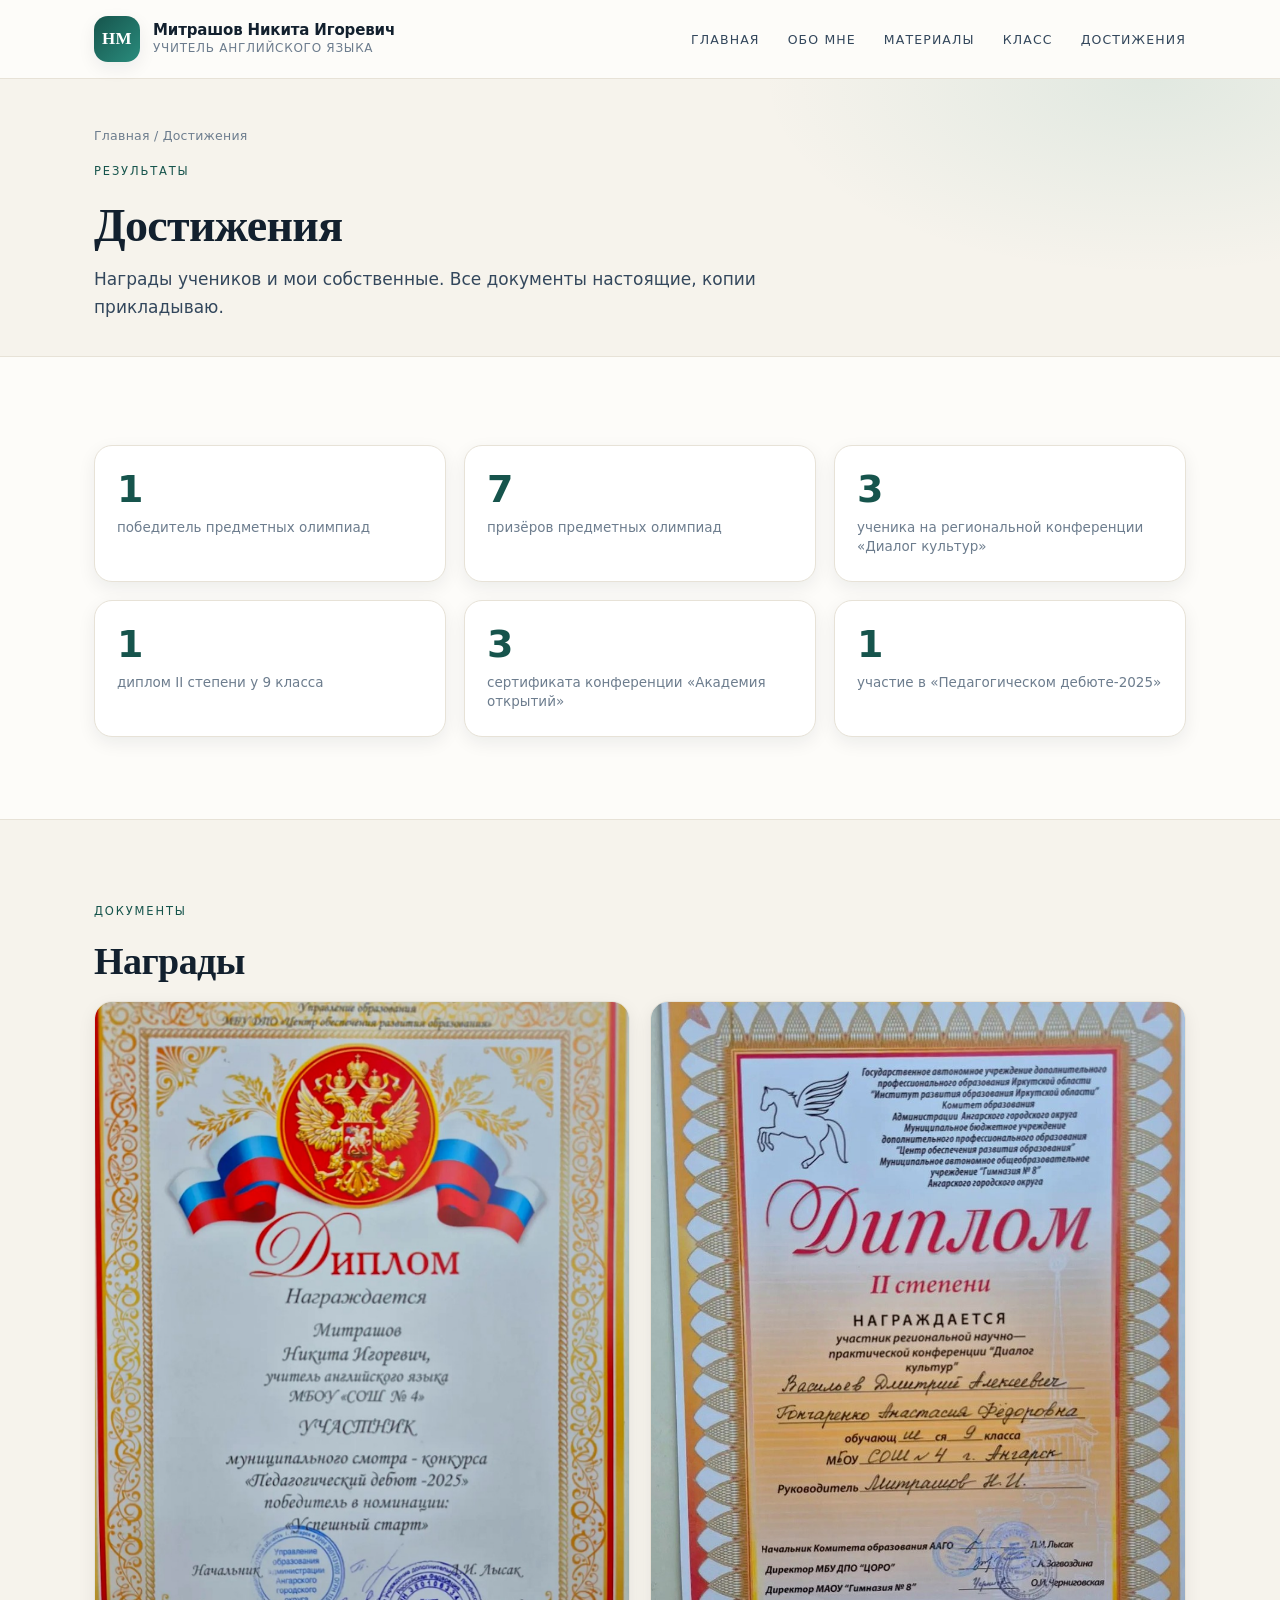
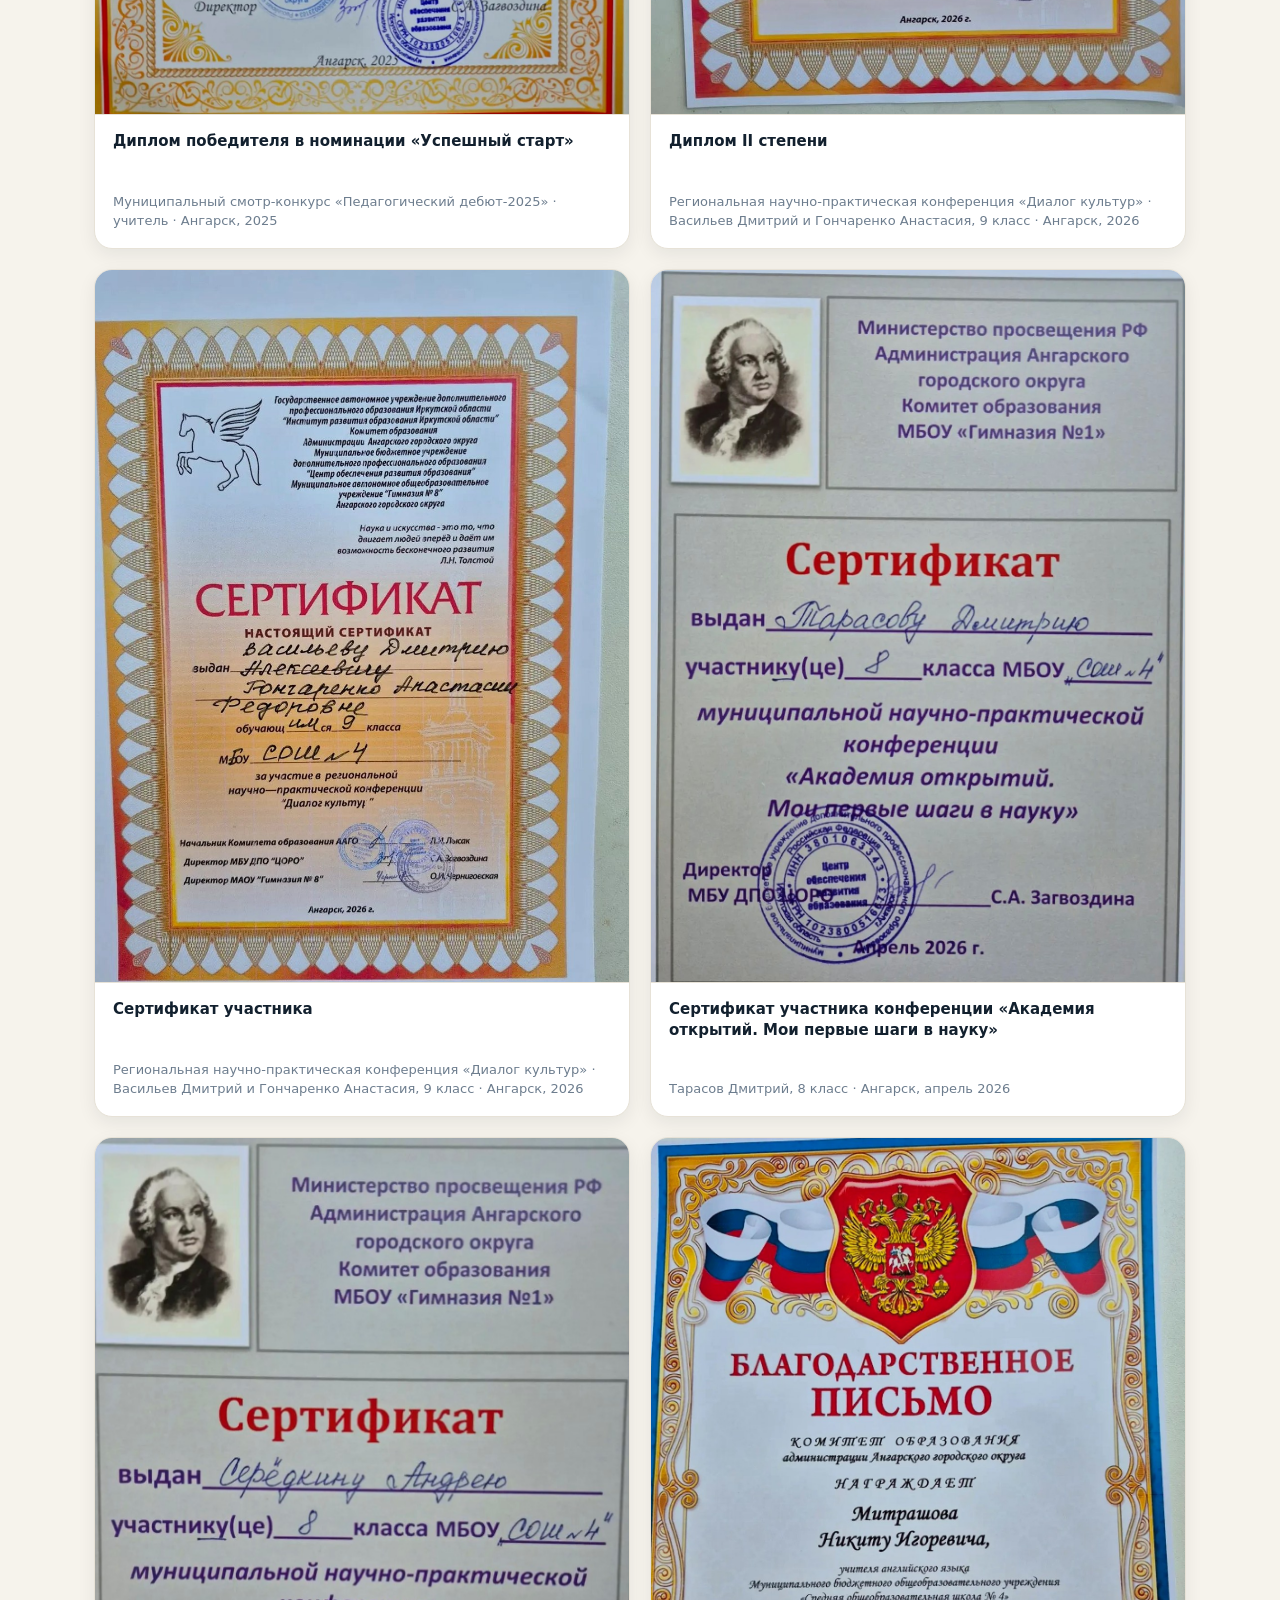
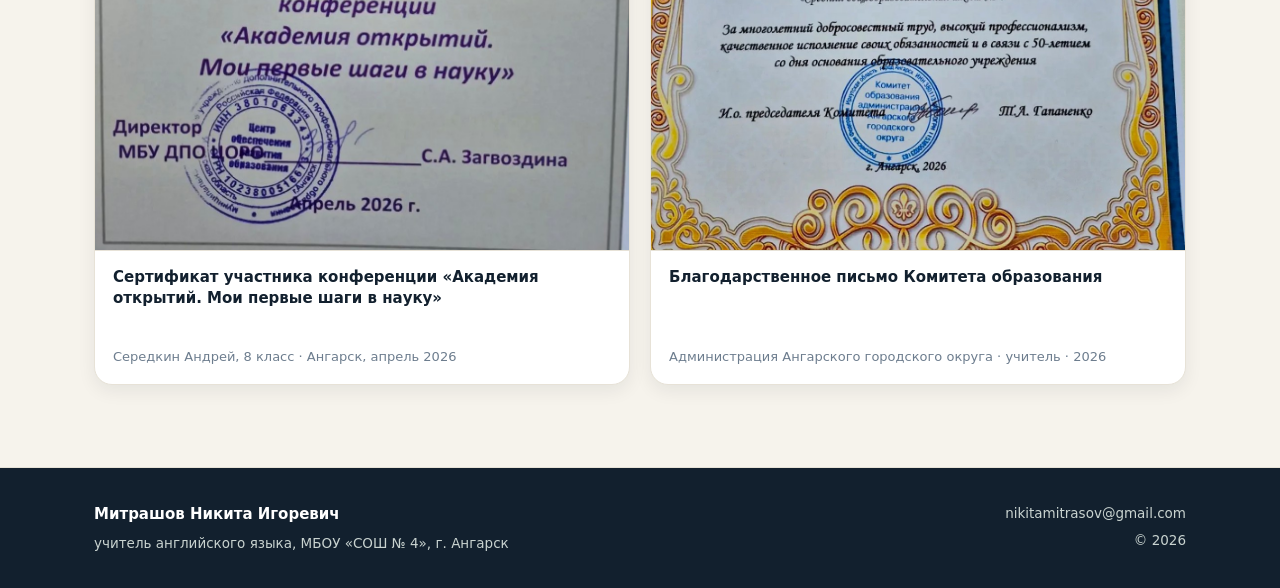
==== achievements.html @ d5b9875a "Сайт-визитка учителя" ====
<!DOCTYPE html>
<html lang="ru">
<head>
<meta charset="utf-8">
<meta name="viewport" content="width=device-width, initial-scale=1">
<title>Достижения — Митрашов Н. И.</title>
<meta name="description" content="Награды учителя и учеников: дипломы, сертификаты, благодарственные письма.">
<link rel="icon" href="data:image/svg+xml,%3Csvg xmlns='http://www.w3.org/2000/svg' viewBox='0 0 64 64'%3E%3Crect width='64' height='64' rx='14' fill='%231f4e79'/%3E%3Ctext x='32' y='42' font-family='Georgia' font-size='26' fill='%23fff' text-anchor='middle'%3E%D0%9D%D0%9C%3C/text%3E%3C/svg%3E">
<link rel="stylesheet" href="css/style.css">
</head>
<body>
<header class="header" id="top">
  <div class="wrap header__inner">
    <a class="brand" href="index.html">
      <span class="brand__mark">НМ</span>
      <span class="brand__text">
        <strong>Митрашов Никита Игоревич</strong>
        <small>учитель английского языка</small>
      </span>
    </a>

    <button class="burger" type="button" aria-label="Меню" aria-expanded="false">
      <span></span><span></span><span></span>
    </button>

    <nav class="nav" id="nav">
      <a href="index.html">Главная</a>
      <a href="about.html">Обо мне</a>
      <a href="materials.html">Материалы</a>
      <a href="class.html">Класс</a>
      <a href="achievements.html">Достижения</a>
    </nav>
  </div>
</header>
<main>
  <section class="page-head">
    <div class="wrap">
      <p class="crumbs"><a href="index.html">Главная</a> / Достижения</p>
      <p class="eyebrow">Результаты</p>
      <h1 class="page-head__title">Достижения</h1>
      <p class="page-head__lead">Награды учеников и мои собственные. Все документы настоящие, копии прикладываю.</p>
    </div>
  </section>

  <section class="section">
    <div class="wrap">
      <div class="stats">
        <div class="stat"><b>1</b><span>победитель предметных олимпиад</span></div>
        <div class="stat"><b>7</b><span>призёров предметных олимпиад</span></div>
        <div class="stat"><b>3</b><span>ученика на региональной конференции «Диалог культур»</span></div>
        <div class="stat"><b>1</b><span>диплом II степени у 9 класса</span></div>
        <div class="stat"><b>3</b><span>сертификата конференции «Академия открытий»</span></div>
        <div class="stat"><b>1</b><span>участие в «Педагогическом дебюте-2025»</span></div>
      </div>
    </div>
  </section>

  <section class="section section--soft">
    <div class="wrap">
      <p class="eyebrow">Документы</p>
      <h2>Награды</h2>
      <div class="docs docs--portrait">
        <figure class="doc">
          <div class="doc__shot">
            <img src="assets/photos/ach-1.jpg" data-photo="ach-1" alt="Диплом победителя конкурса «Педагогический дебют-2025»">
          </div>
          <figcaption>
            <b>Диплом победителя в номинации «Успешный старт»</b>
            <span>Муниципальный смотр-конкурс «Педагогический дебют-2025» · учитель · Ангарск, 2025</span>
          </figcaption>
        </figure>
        <figure class="doc">
          <div class="doc__shot">
            <img src="assets/photos/ach-2.jpg" data-photo="ach-2" alt="Диплом второй степени научно-практической конференции">
          </div>
          <figcaption>
            <b>Диплом II степени</b>
            <span>Региональная научно-практическая конференция «Диалог культур» · Васильев Дмитрий и Гончаренко Анастасия, 9 класс · Ангарск, 2026</span>
          </figcaption>
        </figure>
        <figure class="doc">
          <div class="doc__shot">
            <img src="assets/photos/ach-3.jpg" data-photo="ach-3" alt="Сертификат участника научно-практической конференции">
          </div>
          <figcaption>
            <b>Сертификат участника</b>
            <span>Региональная научно-практическая конференция «Диалог культур» · Васильев Дмитрий и Гончаренко Анастасия, 9 класс · Ангарск, 2026</span>
          </figcaption>
        </figure>
        <figure class="doc">
          <div class="doc__shot">
            <img src="assets/photos/ach-4.jpg" data-photo="ach-4" alt="Сертификат Тарасова Дмитрия">
          </div>
          <figcaption>
            <b>Сертификат участника конференции «Академия открытий. Мои первые шаги в науку»</b>
            <span>Тарасов Дмитрий, 8 класс · Ангарск, апрель 2026</span>
          </figcaption>
        </figure>
        <figure class="doc">
          <div class="doc__shot">
            <img src="assets/photos/ach-5.jpg" data-photo="ach-5" alt="Сертификат Середкина Андрея">
          </div>
          <figcaption>
            <b>Сертификат участника конференции «Академия открытий. Мои первые шаги в науку»</b>
            <span>Середкин Андрей, 8 класс · Ангарск, апрель 2026</span>
          </figcaption>
        </figure>
        <figure class="doc">
          <div class="doc__shot">
            <img src="assets/photos/ach-6.jpg" data-photo="ach-6" alt="Благодарственное письмо Комитета образования">
          </div>
          <figcaption>
            <b>Благодарственное письмо Комитета образования</b>
            <span>Администрация Ангарского городского округа · учитель · 2026</span>
          </figcaption>
        </figure>
      </div>
    </div>
  </section>
</main>
<footer class="footer">
  <div class="wrap footer__inner">
    <div class="footer__col">
      <strong>Митрашов Никита Игоревич</strong>
      <span>учитель английского языка, МБОУ «СОШ № 4», г. Ангарск</span>
    </div>
    <div class="footer__col footer__col--right">
      <a href="mailto:nikitamitrasov@gmail.com">nikitamitrasov@gmail.com</a>
      <span>© <span id="year">2026</span></span>
    </div>
  </div>
</footer>

<button class="back-top" type="button" aria-label="Наверх" hidden>↑</button>

<div class="lightbox" id="lightbox" hidden>
  <button class="lightbox__close" type="button" aria-label="Закрыть">×</button>
  <img alt="">
</div>

<script src="js/main.js"></script>
</body>
</html>
---- css/style.css ----
:root {
  --ink: #12202e;
  --ink-2: #33475c;
  --muted: #6d7d8e;
  --line: #e7e2d7;
  --paper: #fdfcf9;
  --soft: #f6f3ec;
  --accent: #16544c;
  --accent-2: #2a8c7d;
  --gold: #b9924a;
  --radius: 18px;
  --shadow: 0 18px 40px rgba(18, 32, 46, .10);
  --shadow-sm: 0 6px 18px rgba(18, 32, 46, .07);
  --wrap: 1140px;
}

* { box-sizing: border-box; }

html { scroll-behavior: smooth; }

::selection { background: var(--accent); color: #fff; }

body {
  margin: 0;
  font-family: "Segoe UI", system-ui, -apple-system, "Helvetica Neue", Arial, sans-serif;
  font-size: 17px;
  line-height: 1.68;
  color: var(--ink);
  background: var(--paper);
  -webkit-font-smoothing: antialiased;
}

h1, h2, h3, .brand__mark {
  font-family: Georgia, "Times New Roman", serif;
  font-weight: 700;
  line-height: 1.16;
  letter-spacing: -.015em;
  margin: 0;
}

/* цифры в обычном шрифте, без засечек */
.facts b, .card__num, .tile__num, .stat b {
  font-family: "Segoe UI", system-ui, -apple-system, "Helvetica Neue", Arial, sans-serif;
  font-weight: 700;
  letter-spacing: -.01em;
  line-height: 1.1;
  font-variant-numeric: tabular-nums;
}

h1 { font-size: clamp(38px, 5.6vw, 62px); }
h2 { font-size: clamp(27px, 3.4vw, 38px); margin-bottom: 12px; }
h3 { font-size: 20px; margin-bottom: 8px; }

p { margin: 0 0 14px; }
a { color: var(--accent); text-decoration: none; }
a:hover { text-decoration: underline; }

a:focus-visible,
button:focus-visible {
  outline: 2px solid var(--accent-2);
  outline-offset: 3px;
  border-radius: 6px;
}

.wrap {
  width: 100%;
  max-width: var(--wrap);
  margin: 0 auto;
  padding: 0 24px;
}

.en { font-style: italic; color: var(--accent); }

/* ---------------------------------------------------------- шапка */
.header {
  position: sticky;
  top: 0;
  z-index: 40;
  background: rgba(253, 252, 249, .9);
  backdrop-filter: blur(12px);
  border-bottom: 1px solid var(--line);
}

.header__inner {
  display: flex;
  align-items: center;
  justify-content: space-between;
  gap: 22px;
  min-height: 78px;
}

.brand { display: flex; align-items: center; gap: 13px; color: inherit; }
.brand:hover { text-decoration: none; }

.brand__mark {
  display: grid;
  place-items: center;
  width: 46px;
  height: 46px;
  border-radius: 14px;
  background: linear-gradient(135deg, var(--accent) 0%, var(--accent-2) 100%);
  color: #fff;
  font-size: 17px;
  letter-spacing: .02em;
  box-shadow: var(--shadow-sm);
}

.brand__text { display: flex; flex-direction: column; line-height: 1.3; }
.brand__text strong { font-size: 15px; letter-spacing: -.01em; }
.brand__text small { font-size: 12px; color: var(--muted); letter-spacing: .06em; text-transform: uppercase; }

.nav { display: flex; gap: 28px; }
.nav a {
  color: var(--ink-2);
  font-size: 12.5px;
  letter-spacing: .09em;
  text-transform: uppercase;
  padding: 6px 0;
}
.nav a:hover { color: var(--accent); text-decoration: none; }

.nav a.is-active { color: var(--accent); font-weight: 600; position: relative; }
.nav a.is-active::after {
  content: "";
  position: absolute;
  left: 0;
  right: 0;
  bottom: -26px;
  height: 2px;
  background: var(--accent);
}

.burger {
  display: none;
  width: 44px;
  height: 44px;
  border: 1px solid var(--line);
  border-radius: 12px;
  background: #fff;
  padding: 12px 10px;
  cursor: pointer;
}
.burger span { display: block; height: 2px; background: var(--ink); border-radius: 2px; }
.burger span + span { margin-top: 5px; }

/* ---------------------------------------------------------- первый экран */
.hero {
  position: relative;
  padding: 76px 0 84px;
  overflow: hidden;
  background:
    radial-gradient(720px 420px at 82% 6%, rgba(42, 140, 125, .14) 0%, rgba(42, 140, 125, 0) 62%),
    radial-gradient(680px 460px at 6% 92%, rgba(185, 146, 74, .16) 0%, rgba(185, 146, 74, 0) 60%),
    var(--paper);
  border-bottom: 1px solid var(--line);
}

.hero__inner {
  display: grid;
  grid-template-columns: 1.12fr .88fr;
  gap: 60px;
  align-items: center;
}

.eyebrow {
  display: block;
  margin: 0 0 18px;
  font-size: 11.5px;
  letter-spacing: .16em;
  text-transform: uppercase;
  color: var(--accent);
}

.lead {
  font-size: clamp(17px, 1.7vw, 20px);
  color: var(--ink-2);
  max-width: 33em;
  margin-top: 20px;
}

.facts {
  display: flex;
  flex-wrap: wrap;
  gap: 12px 34px;
  list-style: none;
  padding: 22px 0 0;
  margin: 26px 0 32px;
  border-top: 1px solid var(--line);
}
.facts li { display: flex; flex-direction: column; gap: 3px; }
.facts span { font-size: 11px; text-transform: uppercase; letter-spacing: .1em; color: var(--muted); }
.facts b { font-size: 21px; }

.actions { display: flex; flex-wrap: wrap; gap: 12px; }

.btn {
  display: inline-flex;
  align-items: center;
  justify-content: center;
  height: 50px;
  padding: 0 26px;
  border-radius: 999px;
  font-size: 15px;
  font-weight: 600;
  border: 1px solid transparent;
  cursor: pointer;
  transition: transform .16s ease, box-shadow .16s ease, background .16s ease, color .16s ease;
}
.btn:hover { text-decoration: none; transform: translateY(-2px); }

.btn--primary {
  background: linear-gradient(135deg, var(--accent) 0%, var(--accent-2) 100%);
  color: #fff;
  box-shadow: 0 14px 28px rgba(22, 84, 76, .26);
}
.btn--primary:hover { box-shadow: 0 18px 34px rgba(22, 84, 76, .32); }

.btn--ghost { border-color: rgba(18, 32, 46, .16); color: var(--ink); background: #fff; }
.btn--ghost:hover { border-color: var(--accent); color: var(--accent); }

.btn--small { height: 40px; padding: 0 18px; font-size: 13.5px; }

.hero__photo { margin: 0; position: relative; }
.hero__photo img {
  width: 100%;
  aspect-ratio: 3 / 4;
  object-fit: cover;
  display: block;
  border-radius: 210px 210px 22px 22px;
  background: linear-gradient(160deg, #dfe9e4, #efe6d5);
  border: 8px solid #fff;
  box-shadow: 0 26px 60px rgba(18, 32, 46, .18);
}
.hero__photo figcaption {
  margin-top: 14px;
  font-size: 12px;
  letter-spacing: .12em;
  text-transform: uppercase;
  color: var(--muted);
  text-align: center;
}

/* ---------------------------------------------------------- секции */
.section { padding: 82px 0; }
.section--soft { background: var(--soft); border-top: 1px solid var(--line); border-bottom: 1px solid var(--line); }
.section__lead { max-width: 46em; color: var(--ink-2); margin-bottom: 30px; }
.section__note { margin-top: 20px; font-size: 14px; color: var(--muted); }

.subhead { margin: 48px 0 4px; font-size: 24px; }

/* страница раздела */
.page-head {
  padding: 46px 0 34px;
  background:
    radial-gradient(600px 300px at 90% 0%, rgba(42, 140, 125, .10), rgba(42, 140, 125, 0) 65%),
    var(--soft);
  border-bottom: 1px solid var(--line);
}
.crumbs { font-size: 12.5px; color: var(--muted); margin-bottom: 16px; letter-spacing: .02em; }
.crumbs a { color: var(--muted); }
.crumbs a:hover { color: var(--accent); }
.page-head__title { font-size: clamp(31px, 4.2vw, 46px); }
.page-head__lead { max-width: 46em; color: var(--ink-2); margin: 12px 0 0; }

/* ---------------------------------------------------------- обо мне */
.about { display: grid; grid-template-columns: 1.12fr .88fr; gap: 52px; margin-top: 10px; }

.about__text p { color: var(--ink-2); }
.about__text p:first-child { font-size: 18px; }

.about__facts {
  margin: 0;
  border: 1px solid var(--line);
  border-radius: var(--radius);
  overflow: hidden;
  background: #fff;
  box-shadow: var(--shadow-sm);
  align-self: start;
}
.about__facts > div { padding: 15px 20px; border-top: 1px solid var(--line); }
.about__facts > div:first-child { border-top: 0; }
.about__facts dt { font-size: 11px; text-transform: uppercase; letter-spacing: .1em; color: var(--muted); margin-bottom: 4px; }
.about__facts dd { margin: 0; font-size: 15.5px; }

/* ---------------------------------------------------------- карточки */
.cards { display: grid; grid-template-columns: repeat(3, 1fr); gap: 22px; }

.card {
  position: relative;
  background: #fff;
  border: 1px solid var(--line);
  border-radius: var(--radius);
  padding: 28px 26px 24px;
  display: flex;
  flex-direction: column;
  overflow: hidden;
  transition: transform .2s ease, box-shadow .2s ease, border-color .2s ease;
}
.card::before {
  content: "";
  position: absolute;
  inset: 0 0 auto 0;
  height: 3px;
  background: linear-gradient(90deg, var(--accent), var(--accent-2));
  transform: scaleX(0);
  transform-origin: left;
  transition: transform .25s ease;
}
.card:hover { transform: translateY(-4px); box-shadow: var(--shadow); border-color: rgba(22, 84, 76, .22); }
.card:hover::before { transform: scaleX(1); }

.card__num { font-size: 38px; color: var(--gold); line-height: 1; margin-bottom: 12px; }
.card p { color: var(--ink-2); font-size: 15.5px; }
.card__note { margin-top: auto; font-size: 13px; color: var(--muted); }

/* плитки */
.tiles { display: grid; grid-template-columns: repeat(3, 1fr); gap: 22px; margin-top: 28px; }

.tile {
  display: flex;
  flex-direction: column;
  gap: 8px;
  padding: 30px 28px;
  border: 1px solid var(--line);
  border-radius: var(--radius);
  background: #fff;
  color: inherit;
  transition: transform .2s ease, box-shadow .2s ease, border-color .2s ease;
}
.tile:hover {
  transform: translateY(-5px);
  box-shadow: var(--shadow);
  border-color: rgba(22, 84, 76, .24);
  text-decoration: none;
}
.tile__num { font-size: 38px; color: var(--gold); line-height: 1; }
.tile h3 { font-size: 21px; }
.tile p { color: var(--ink-2); font-size: 15.5px; margin: 0; }
.tile__more { margin-top: auto; padding-top: 14px; font-size: 14px; font-weight: 600; color: var(--accent); }

/* ---------------------------------------------------------- таблицы */
.table-block { margin-top: 46px; }
.table-block h3 { margin-bottom: 12px; }

.table {
  width: 100%;
  border-collapse: separate;
  border-spacing: 0;
  background: #fff;
  border: 1px solid var(--line);
  border-radius: var(--radius);
  overflow: hidden;
  font-size: 15px;
  box-shadow: var(--shadow-sm);
}
.table th, .table td { padding: 13px 18px; text-align: left; border-top: 1px solid var(--line); }
.table thead th {
  border-top: 0;
  background: rgba(22, 84, 76, .06);
  font-size: 11px;
  text-transform: uppercase;
  letter-spacing: .1em;
  color: var(--accent);
  font-weight: 700;
}
.table tbody tr:first-child td { border-top: 0; }
.table tbody tr:hover { background: rgba(22, 84, 76, .035); }
.table td:first-child { font-weight: 600; }

.table--files small { color: var(--muted); font-size: 12.5px; margin-left: 8px; }
.dl {
  display: inline-block;
  padding: 7px 16px;
  border: 1px solid rgba(22, 84, 76, .32);
  border-radius: 999px;
  font-size: 13.5px;
  font-weight: 600;
  color: var(--accent);
  background: #fff;
  transition: background .15s ease, color .15s ease, border-color .15s ease;
  white-space: nowrap;
}
.dl:hover { background: var(--accent); color: #fff; border-color: var(--accent); text-decoration: none; }

/* ---------------------------------------------------------- галереи */
.gallery {
  display: grid;
  grid-template-columns: repeat(3, 1fr);
  gap: 18px;
  margin-top: 10px;
}

.photo {
  position: relative;
  margin: 0;
  border-radius: 16px;
  overflow: hidden;
  aspect-ratio: 4 / 3;
  background: linear-gradient(160deg, #dfe9e4, #efe6d5);
  cursor: zoom-in;
  box-shadow: var(--shadow-sm);
}
.photo img {
  width: 100%;
  height: 100%;
  object-fit: cover;
  display: block;
  transition: transform .55s ease;
}
.photo:hover img { transform: scale(1.06); }

.photo figcaption {
  position: absolute;
  inset: auto 0 0 0;
  padding: 34px 18px 15px;
  color: #fff;
  background: linear-gradient(180deg, rgba(9, 18, 28, 0) 0%, rgba(9, 18, 28, .82) 100%);
  display: flex;
  flex-direction: column;
  gap: 3px;
}
.photo figcaption span { font-weight: 600; font-size: 15px; line-height: 1.3; }
.photo figcaption small { font-size: 12px; opacity: .85; letter-spacing: .04em; }

.gallery.is-collapsed > figure:nth-child(n+7) { display: none; }
.more { text-align: center; margin-top: 26px; }
.more[hidden] { display: none; }

.tabs { display: flex; gap: 8px; flex-wrap: wrap; margin-bottom: 20px; }
.tab {
  padding: 9px 18px;
  border-radius: 999px;
  border: 1px solid var(--line);
  background: #fff;
  font-family: inherit;
  font-size: 13.5px;
  color: var(--ink-2);
  cursor: pointer;
  transition: background .15s ease, color .15s ease, border-color .15s ease;
}
.tab:hover { border-color: rgba(22, 84, 76, .38); color: var(--accent); }
.tab.is-active { background: var(--accent); color: #fff; border-color: var(--accent); }

/* ---------------------------------------------------------- документы */
.docs {
  display: grid;
  grid-template-columns: repeat(2, 1fr);
  gap: 20px;
  margin-top: 18px;
}

.doc {
  margin: 0;
  background: #fff;
  border: 1px solid var(--line);
  border-radius: var(--radius);
  overflow: hidden;
  display: flex;
  flex-direction: column;
  box-shadow: var(--shadow-sm);
  transition: transform .2s ease, box-shadow .2s ease, border-color .2s ease;
}
.doc:hover { transform: translateY(-3px); box-shadow: var(--shadow); border-color: rgba(22, 84, 76, .22); }

.doc__shot {
  position: relative;
  aspect-ratio: 4 / 3;
  overflow: hidden;
  background: #efece3;
  cursor: zoom-in;
}
.doc__shot img {
  width: 100%;
  height: 100%;
  object-fit: cover;
  transform: scale(1.03);
  transition: transform .5s ease;
  display: block;
}
.doc:hover .doc__shot img { transform: scale(1.08); }

.doc figcaption { padding: 16px 18px 18px; border-top: 1px solid var(--line); }
.doc figcaption b { display: block; font-size: 15px; line-height: 1.4; margin-bottom: 6px; font-weight: 600; }
.doc figcaption span { font-size: 13px; color: var(--muted); line-height: 1.45; }

.docs--portrait .doc__shot { aspect-ratio: 3 / 4; }
.docs--portrait .doc__shot img { transform: scale(1.02); }
.docs--portrait .doc:hover .doc__shot img { transform: scale(1.06); }
.docs--portrait .doc figcaption { min-height: 134px; display: flex; flex-direction: column; }
.docs--portrait .doc figcaption b {
  display: -webkit-box;
  -webkit-line-clamp: 3;
  -webkit-box-orient: vertical;
  overflow: hidden;
}
.docs--portrait .doc figcaption span { margin-top: auto; }

/* ---------------------------------------------------------- цифры и контакты */
.stats { display: grid; grid-template-columns: repeat(3, 1fr); gap: 18px; margin: 6px 0 0; }
.stat {
  background: #fff;
  border: 1px solid var(--line);
  border-radius: var(--radius);
  padding: 24px 22px;
  box-shadow: var(--shadow-sm);
}
.stat b { display: block; font-size: 38px; line-height: 1; color: var(--accent); }
.stat span { display: block; margin-top: 10px; font-size: 13.5px; color: var(--muted); line-height: 1.45; }

.contacts { display: grid; grid-template-columns: repeat(3, 1fr); gap: 20px; margin-top: 8px; }
.contact {
  background: #fff;
  border: 1px solid var(--line);
  border-radius: var(--radius);
  padding: 24px;
  box-shadow: var(--shadow-sm);
}
.contact span { display: block; font-size: 11px; text-transform: uppercase; letter-spacing: .1em; color: var(--muted); margin-bottom: 8px; }
.contact a, .contact p { font-size: 16.5px; margin: 0; }

/* ---------------------------------------------------------- проекты */
.projects { display: grid; grid-template-columns: repeat(2, 1fr); gap: 22px; margin-top: 8px; }

.project {
  background: #fff;
  border: 1px solid var(--line);
  border-radius: var(--radius);
  padding: 26px 26px 24px;
  display: flex;
  flex-direction: column;
  box-shadow: var(--shadow-sm);
  transition: transform .2s ease, box-shadow .2s ease, border-color .2s ease;
}
.project:hover { transform: translateY(-4px); box-shadow: var(--shadow); border-color: rgba(22, 84, 76, .24); }

.project__head h3 { margin: 0; font-size: 22px; }
.project__head p { margin: 3px 0 14px; font-size: 13.5px; color: var(--muted); letter-spacing: .02em; }
.project__text { font-size: 15.5px; color: var(--ink-2); }

.tags { display: flex; flex-wrap: wrap; gap: 6px; list-style: none; padding: 0; margin: 4px 0 18px; }
.tags li {
  font-size: 11.5px;
  letter-spacing: .04em;
  padding: 5px 11px;
  border-radius: 999px;
  background: rgba(22, 84, 76, .08);
  color: var(--accent);
}

.project__links { display: flex; gap: 10px; margin-top: auto; }

/* ---------------------------------------------------------- подвал */
.footer {
  background: var(--ink);
  color: #c9d3d0;
  padding: 34px 0;
  margin-top: 0;
}
.footer__inner { display: flex; justify-content: space-between; gap: 18px; flex-wrap: wrap; }
.footer__col { display: flex; flex-direction: column; gap: 4px; font-size: 13.5px; }
.footer__col strong { color: #fff; font-size: 15px; }
.footer__col a { color: #c9d3d0; }
.footer__col a:hover { color: #fff; }
.footer__col--right { text-align: right; align-items: flex-end; }

/* ---------------------------------------------------------- прочее */
.back-top {
  position: fixed;
  right: 22px;
  bottom: 22px;
  width: 48px;
  height: 48px;
  border-radius: 50%;
  border: 0;
  background: var(--accent);
  color: #fff;
  font-size: 20px;
  line-height: 1;
  cursor: pointer;
  box-shadow: 0 14px 30px rgba(22, 84, 76, .35);
  z-index: 30;
}
.back-top[hidden] { display: none; }
.back-top:hover { background: var(--accent-2); }

.lightbox {
  position: fixed;
  inset: 0;
  z-index: 60;
  background: rgba(9, 18, 28, .94);
  display: grid;
  place-items: center;
  padding: 40px;
}
.lightbox[hidden] { display: none; }
.lightbox img { max-width: 100%; max-height: 100%; border-radius: 12px; box-shadow: 0 30px 80px rgba(0, 0, 0, .5); }
.lightbox__close {
  position: absolute;
  top: 20px;
  right: 24px;
  width: 46px;
  height: 46px;
  border: 0;
  border-radius: 50%;
  background: rgba(255, 255, 255, .14);
  color: #fff;
  font-size: 26px;
  line-height: 1;
  cursor: pointer;
}
.lightbox__close:hover { background: rgba(255, 255, 255, .26); }

.reveal { opacity: 0; transform: translateY(16px); transition: opacity .55s ease, transform .55s ease; }
.reveal.is-visible { opacity: 1; transform: none; }

/* ---------------------------------------------------------- адаптив */
@media (max-width: 1080px) {
  .nav { gap: 18px; }
  .nav a { font-size: 11.5px; }
}

@media (max-width: 960px) {
  .hero__inner, .about { grid-template-columns: 1fr; gap: 36px; }
  .hero__photo { max-width: 360px; margin: 0 auto; }
  .cards, .tiles { grid-template-columns: repeat(2, 1fr); }
  .gallery { grid-template-columns: repeat(2, 1fr); }
  .stats { grid-template-columns: repeat(2, 1fr); }
  .contacts { grid-template-columns: 1fr; }
  .projects { grid-template-columns: 1fr; }
}

@media (max-width: 720px) {
  body { font-size: 16px; }
  .section { padding: 58px 0; }
  .hero { padding: 44px 0 56px; }

  .burger { display: block; }
  .nav {
    position: absolute;
    top: 78px;
    left: 0;
    right: 0;
    display: none;
    flex-direction: column;
    gap: 0;
    background: var(--paper);
    border-bottom: 1px solid var(--line);
    padding: 8px 24px 18px;
  }
  .nav.is-open { display: flex; }
  .nav a { padding: 13px 0; border-bottom: 1px solid var(--line); font-size: 13px; }
  .nav a:last-child { border-bottom: 0; }
  .nav a.is-active::after { display: none; }

  .cards, .tiles, .gallery, .stats, .docs { grid-template-columns: 1fr; }

  .table { display: block; overflow-x: auto; white-space: nowrap; }
  .table th, .table td { padding: 11px 13px; }

  .brand__text small { display: none; }
  .footer__col--right { text-align: left; align-items: flex-start; }
  .back-top { right: 14px; bottom: 14px; }
  .project__links { flex-wrap: wrap; }
}

@media (prefers-reduced-motion: reduce) {
  html { scroll-behavior: auto; }
  .reveal { opacity: 1; transform: none; transition: none; }
  .photo img, .card, .tile, .doc, .project { transition: none; }
}
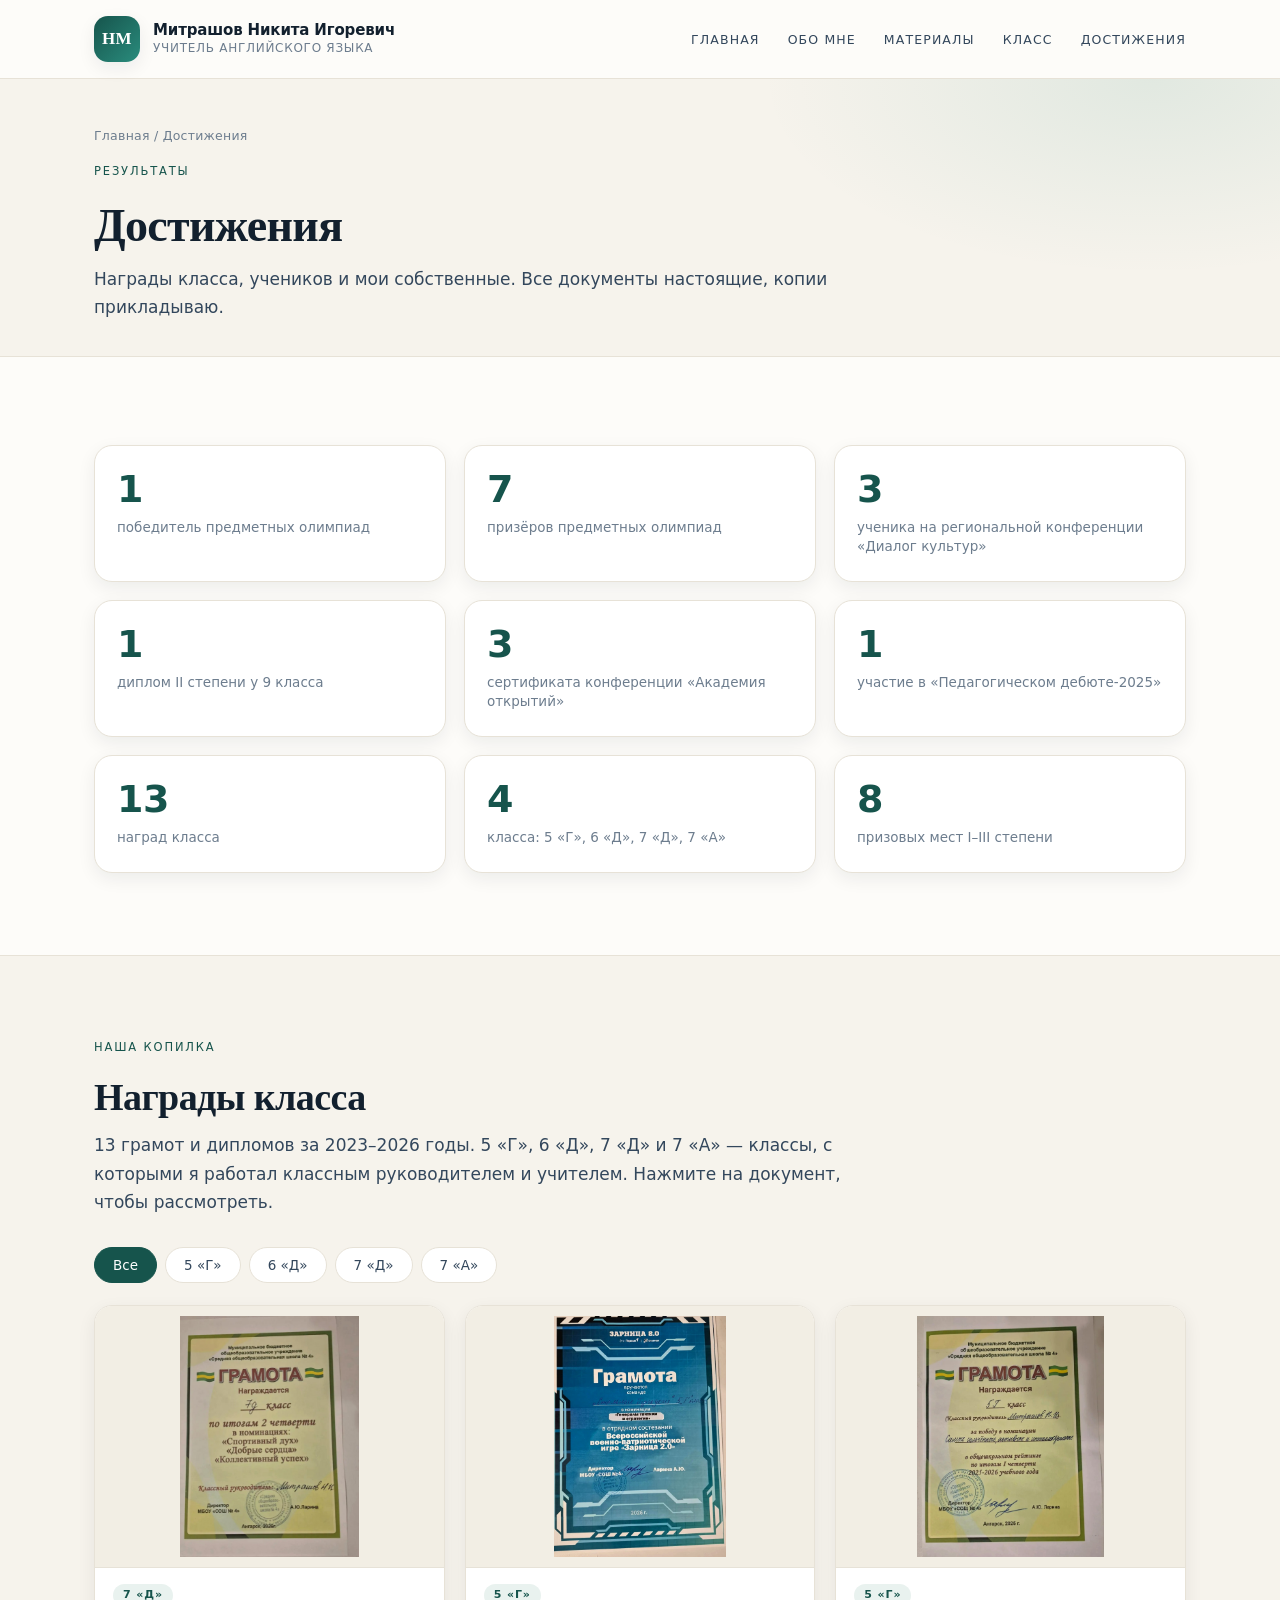
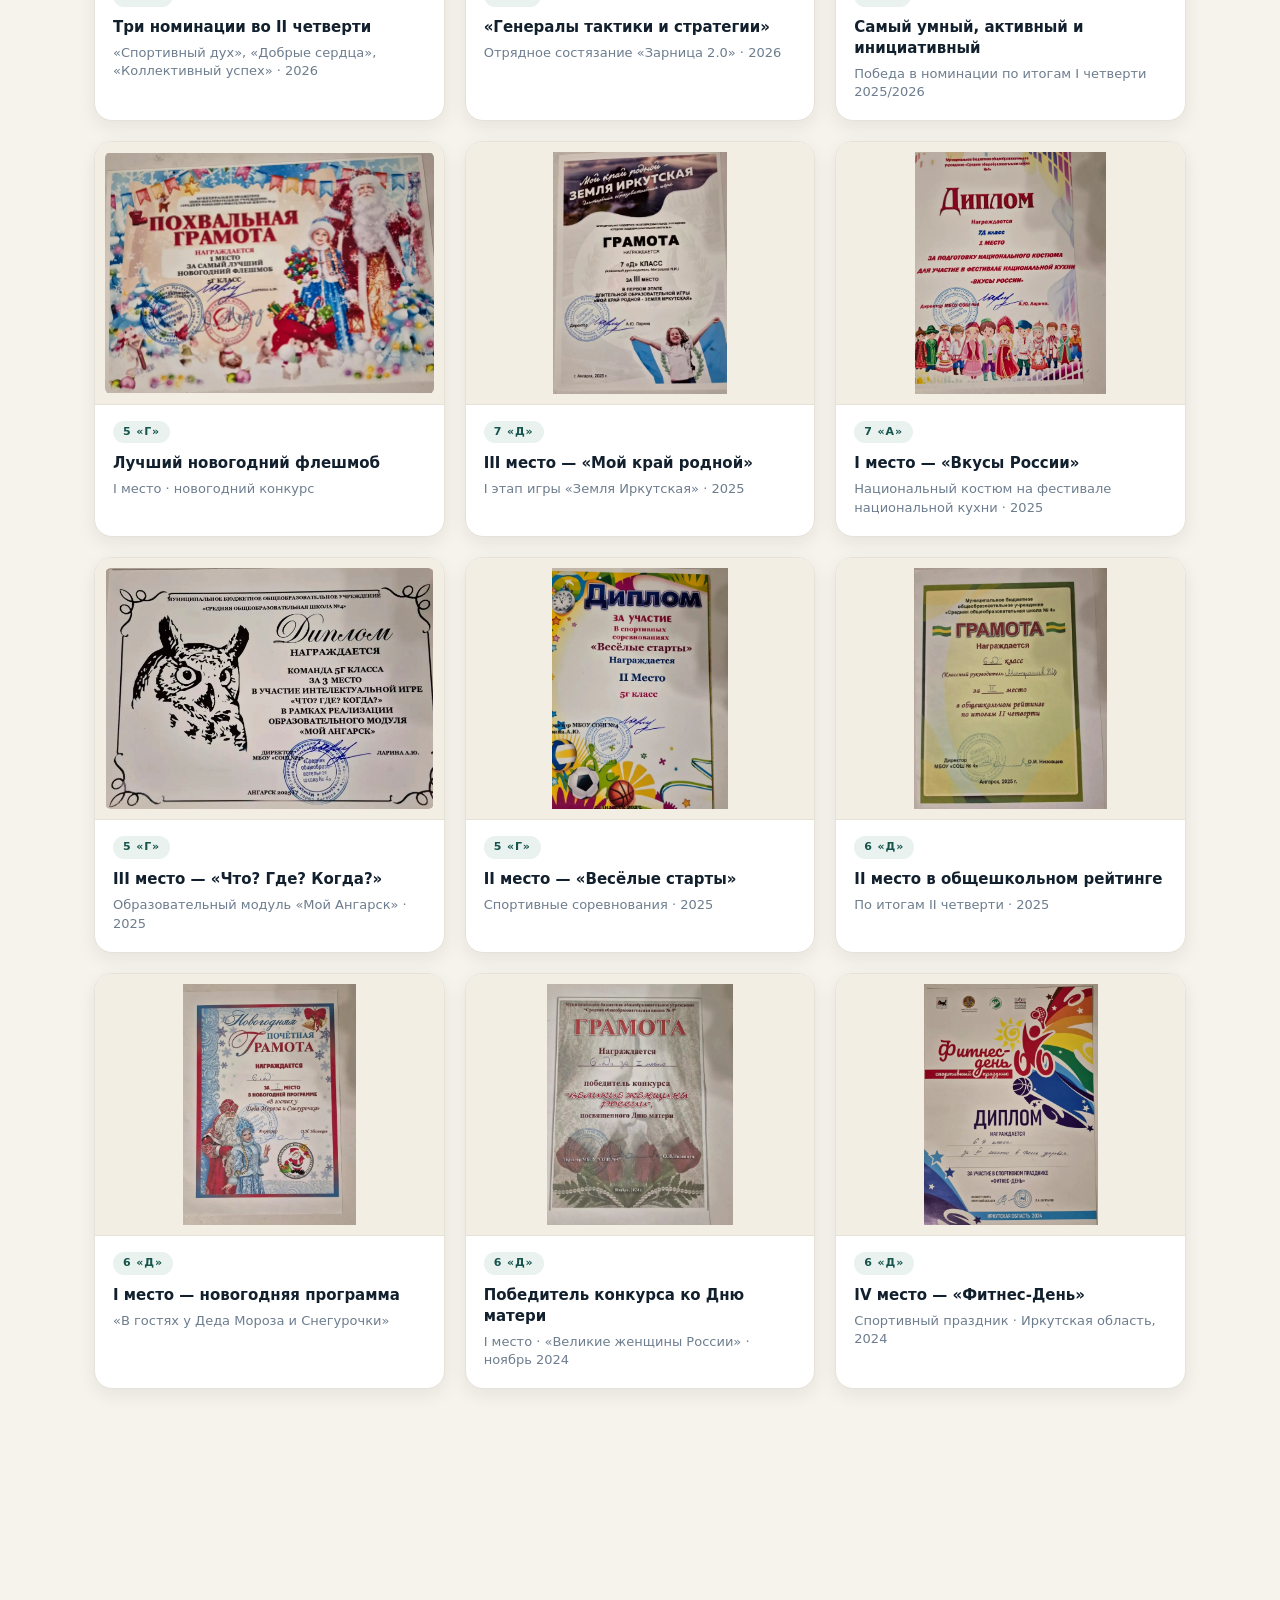
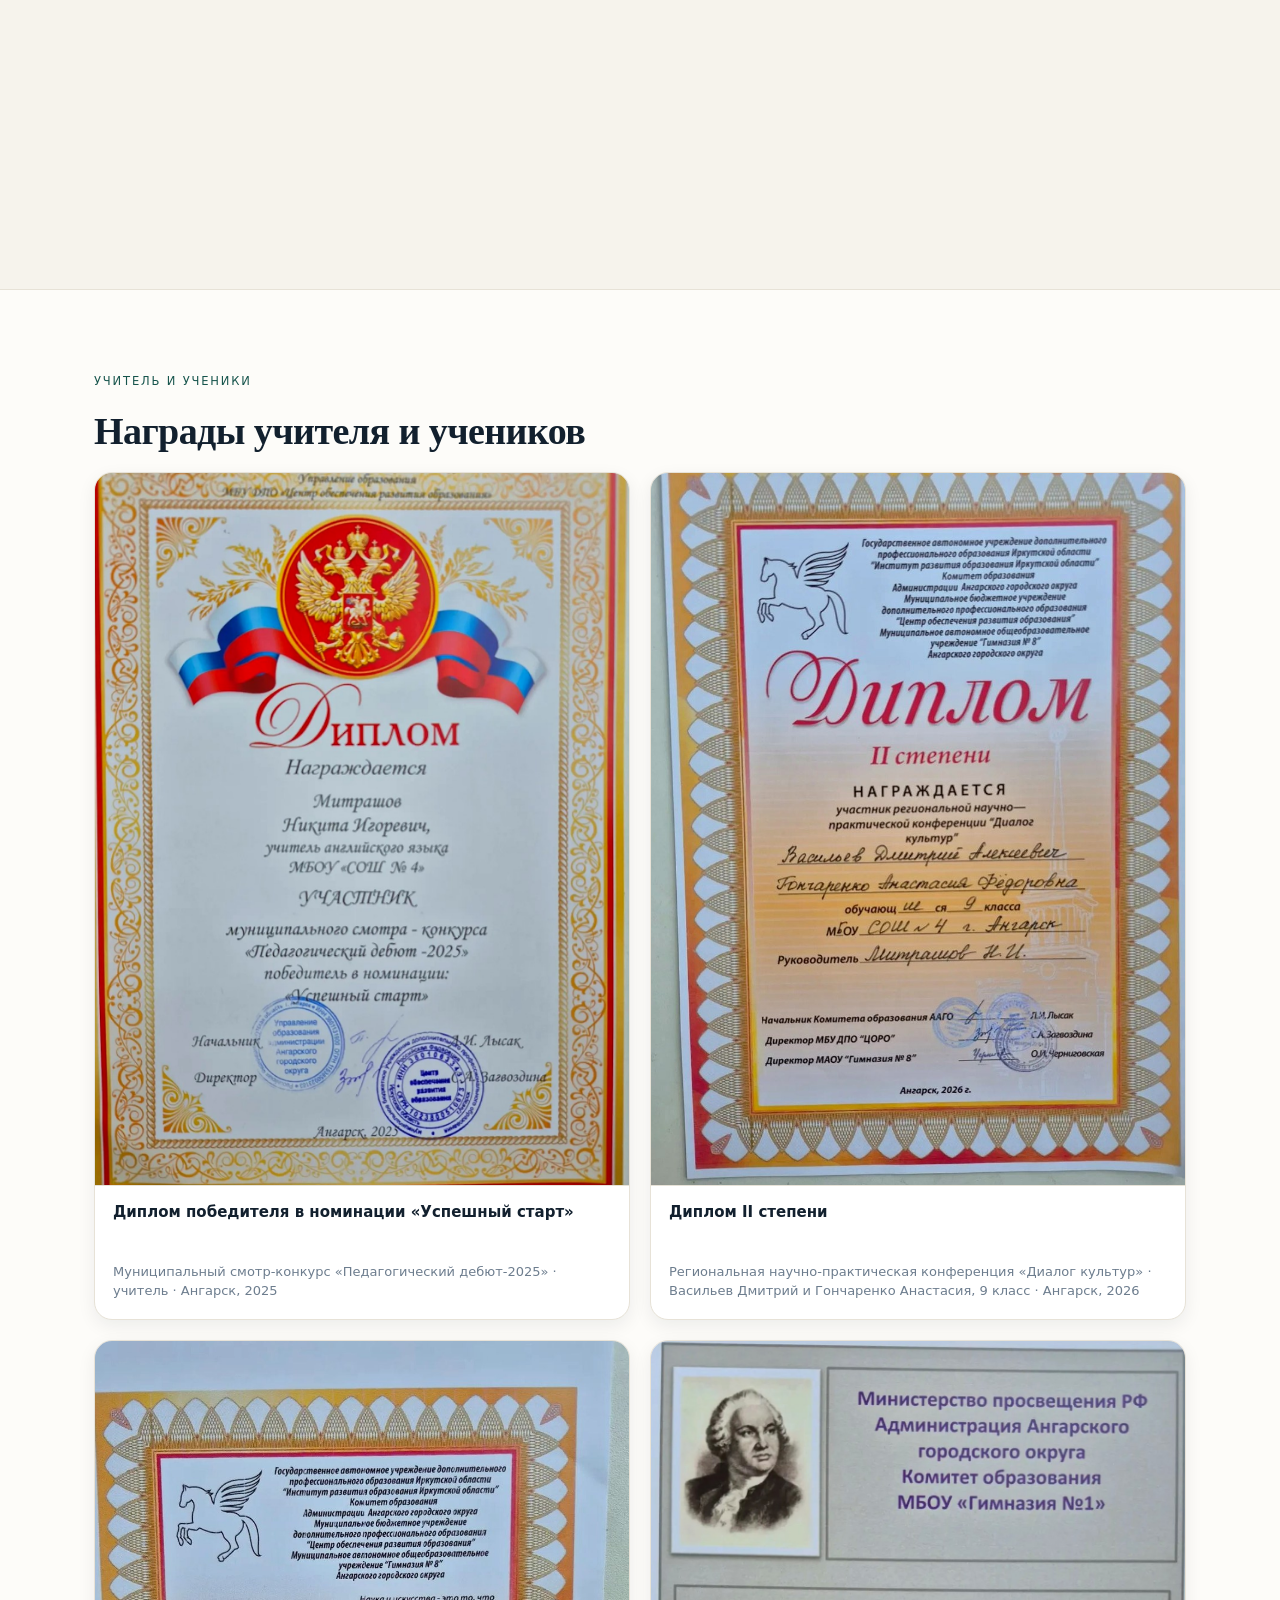
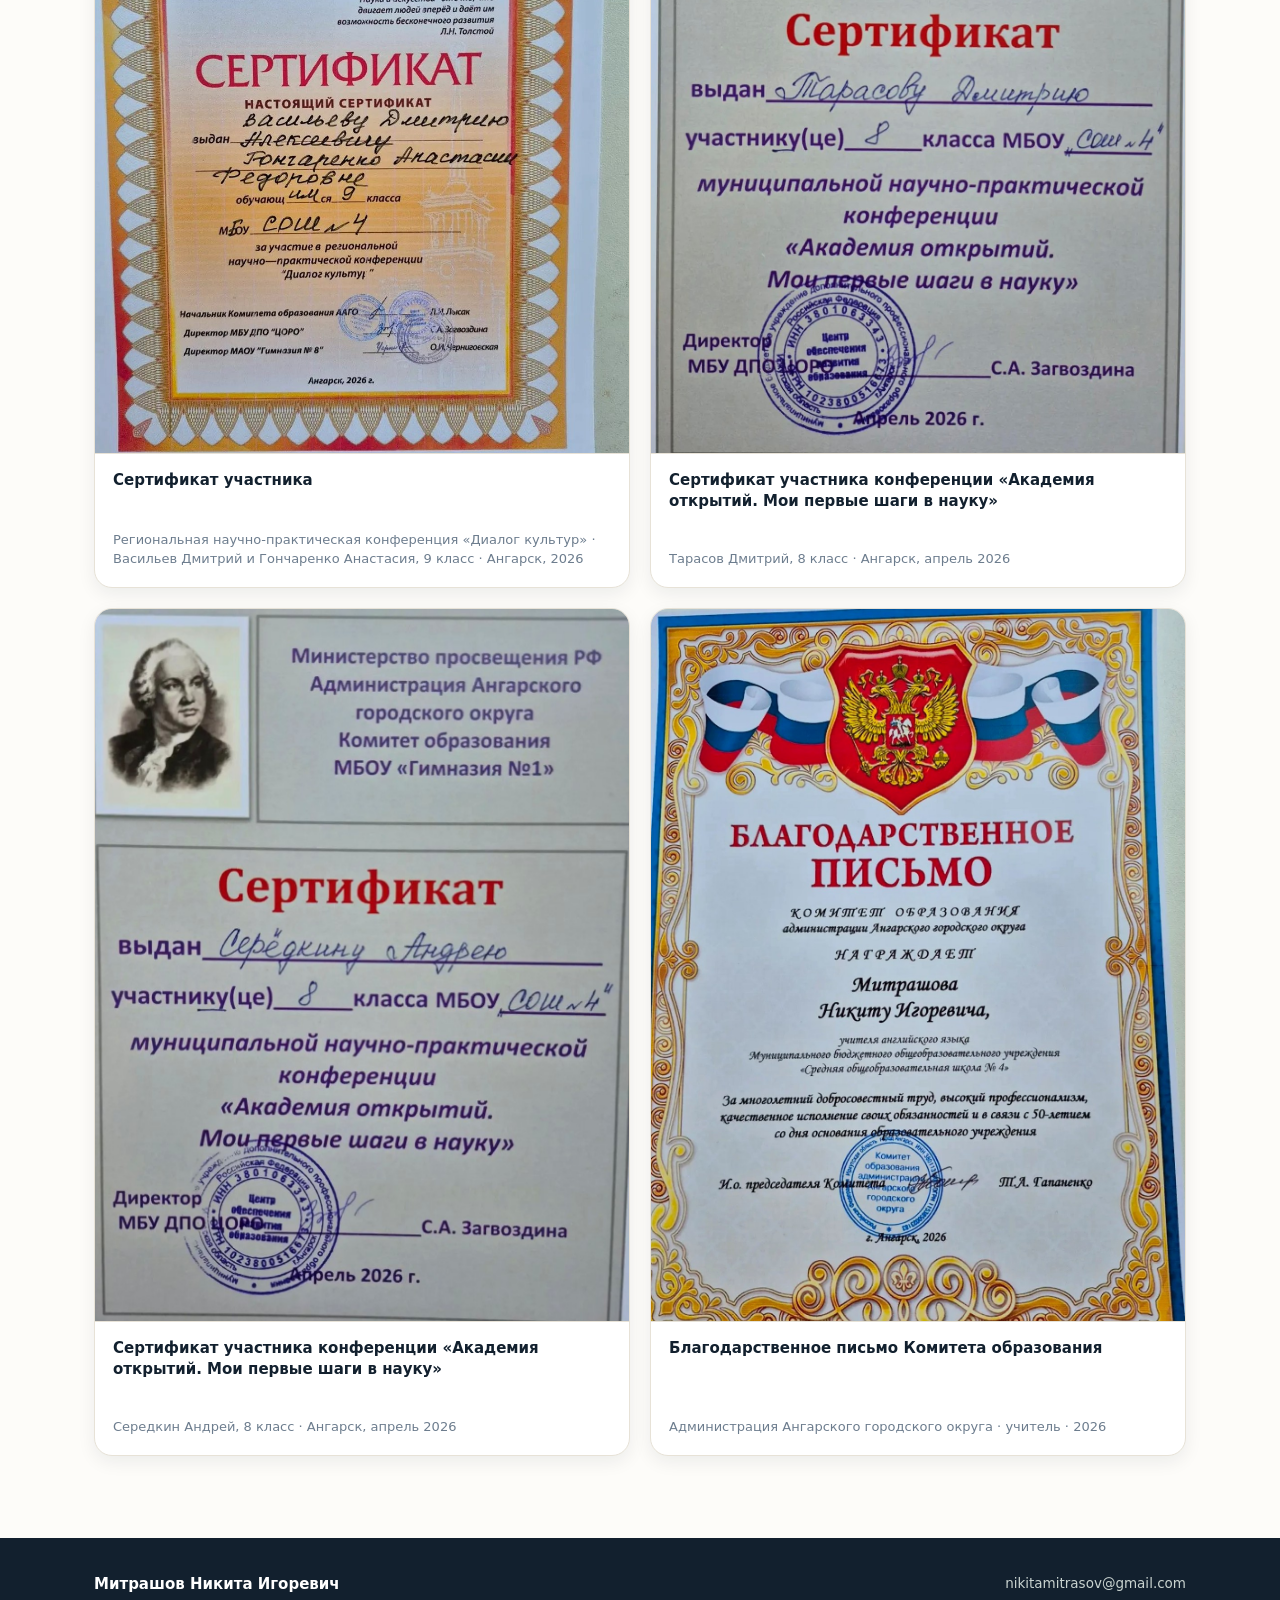
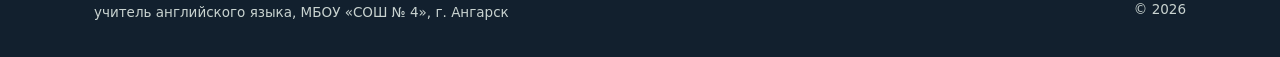
==== commit f3384cd8: "Достижения: 13 наград класса, фотографии и подписи" ====
--- a/achievements.html
+++ b/achievements.html
@@ -38,7 +38,7 @@
       <p class="crumbs"><a href="index.html">Главная</a> / Достижения</p>
       <p class="eyebrow">Результаты</p>
       <h1 class="page-head__title">Достижения</h1>
-      <p class="page-head__lead">Награды учеников и мои собственные. Все документы настоящие, копии прикладываю.</p>
+      <p class="page-head__lead">Награды класса, учеников и мои собственные. Все документы настоящие, копии прикладываю.</p>
     </div>
   </section>
 
@@ -51,14 +51,178 @@
         <div class="stat"><b>1</b><span>диплом II степени у 9 класса</span></div>
         <div class="stat"><b>3</b><span>сертификата конференции «Академия открытий»</span></div>
         <div class="stat"><b>1</b><span>участие в «Педагогическом дебюте-2025»</span></div>
+        <div class="stat"><b>13</b><span>наград класса</span></div>
+        <div class="stat"><b>4</b><span>класса: 5 «Г», 6 «Д», 7 «Д», 7 «А»</span></div>
+        <div class="stat"><b>8</b><span>призовых мест I–III степени</span></div>
       </div>
     </div>
   </section>
 
-  <section class="section section--soft">
+  <section class="section section--soft" id="class-awards">
     <div class="wrap">
-      <p class="eyebrow">Документы</p>
-      <h2>Награды</h2>
+      <p class="eyebrow">Наша копилка</p>
+      <h2>Награды класса</h2>
+      <p class="section__lead">13 грамот и дипломов за 2023–2026 годы. 5 «Г», 6 «Д», 7 «Д» и 7 «А» — классы, с которыми я работал классным руководителем и учителем. Нажмите на документ, чтобы рассмотреть.</p>
+
+      <div class="tabs" data-tabs="#class-awards-grid">
+        <button type="button" class="tab is-active" data-filter="all">Все</button>
+        <button type="button" class="tab" data-filter="5g">5 «Г»</button>
+        <button type="button" class="tab" data-filter="6d">6 «Д»</button>
+        <button type="button" class="tab" data-filter="7d">7 «Д»</button>
+        <button type="button" class="tab" data-filter="7a">7 «А»</button>
+      </div>
+
+      <div class="awards" id="class-awards-grid">
+        <figure class="doc award" data-cat="7d">
+          <div class="doc__shot">
+            <img src="assets/photos/class-01.jpg" alt="Грамота 7 «Д» класса с тремя номинациями во второй четверти, 2026">
+          </div>
+          <figcaption>
+            <span class="award__class">7 «Д»</span>
+            <b>Три номинации во II четверти</b>
+            <span>«Спортивный дух», «Добрые сердца», «Коллективный успех» · 2026</span>
+          </figcaption>
+        </figure>
+
+        <figure class="doc award" data-cat="5g">
+          <div class="doc__shot">
+            <img src="assets/photos/class-02.jpg" alt="Грамота команды 5 «Г» класса в номинации «Генералы тактики и стратегии», игра «Зарница 2.0»">
+          </div>
+          <figcaption>
+            <span class="award__class">5 «Г»</span>
+            <b>«Генералы тактики и стратегии»</b>
+            <span>Отрядное состязание «Зарница 2.0» · 2026</span>
+          </figcaption>
+        </figure>
+
+        <figure class="doc award" data-cat="5g">
+          <div class="doc__shot">
+            <img src="assets/photos/class-03.jpg" alt="Грамота 5 «Г» класса за победу в номинации «Самый умный, активный и инициативный»">
+          </div>
+          <figcaption>
+            <span class="award__class">5 «Г»</span>
+            <b>Самый умный, активный и инициативный</b>
+            <span>Победа в номинации по итогам I четверти 2025/2026</span>
+          </figcaption>
+        </figure>
+
+        <figure class="doc award" data-cat="5g">
+          <div class="doc__shot">
+            <img src="assets/photos/class-04.jpg" alt="Похвальная грамота 5 «Г» класса за лучший новогодний флешмоб">
+          </div>
+          <figcaption>
+            <span class="award__class">5 «Г»</span>
+            <b>Лучший новогодний флешмоб</b>
+            <span>I место · новогодний конкурс</span>
+          </figcaption>
+        </figure>
+
+        <figure class="doc award" data-cat="7d">
+          <div class="doc__shot">
+            <img src="assets/photos/class-05.jpg" alt="Грамота 7 «Д» класса за третье место в игре «Мой край родной — земля Иркутская»">
+          </div>
+          <figcaption>
+            <span class="award__class">7 «Д»</span>
+            <b>III место — «Мой край родной»</b>
+            <span>I этап игры «Земля Иркутская» · 2025</span>
+          </figcaption>
+        </figure>
+
+        <figure class="doc award" data-cat="7a">
+          <div class="doc__shot">
+            <img src="assets/photos/class-06.jpg" alt="Диплом 7 «А» класса за первое место в фестивале «Вкусы России»">
+          </div>
+          <figcaption>
+            <span class="award__class">7 «А»</span>
+            <b>I место — «Вкусы России»</b>
+            <span>Национальный костюм на фестивале национальной кухни · 2025</span>
+          </figcaption>
+        </figure>
+
+        <figure class="doc award" data-cat="5g">
+          <div class="doc__shot">
+            <img src="assets/photos/class-07.jpg" alt="Диплом команды 5 «Г» класса за третье место в игре «Что? Где? Когда?»">
+          </div>
+          <figcaption>
+            <span class="award__class">5 «Г»</span>
+            <b>III место — «Что? Где? Когда?»</b>
+            <span>Образовательный модуль «Мой Ангарск» · 2025</span>
+          </figcaption>
+        </figure>
+
+        <figure class="doc award" data-cat="5g">
+          <div class="doc__shot">
+            <img src="assets/photos/class-08.jpg" alt="Диплом 5 «Г» класса за второе место в соревнованиях «Весёлые старты»">
+          </div>
+          <figcaption>
+            <span class="award__class">5 «Г»</span>
+            <b>II место — «Весёлые старты»</b>
+            <span>Спортивные соревнования · 2025</span>
+          </figcaption>
+        </figure>
+
+        <figure class="doc award" data-cat="6d">
+          <div class="doc__shot">
+            <img src="assets/photos/class-09.jpg" alt="Грамота 6 «Д» класса за второе место в общешкольном рейтинге">
+          </div>
+          <figcaption>
+            <span class="award__class">6 «Д»</span>
+            <b>II место в общешкольном рейтинге</b>
+            <span>По итогам II четверти · 2025</span>
+          </figcaption>
+        </figure>
+
+        <figure class="doc award" data-cat="6d">
+          <div class="doc__shot">
+            <img src="assets/photos/class-10.jpg" alt="Новогодняя почётная грамота 6 «Д» класса за первое место">
+          </div>
+          <figcaption>
+            <span class="award__class">6 «Д»</span>
+            <b>I место — новогодняя программа</b>
+            <span>«В гостях у Деда Мороза и Снегурочки»</span>
+          </figcaption>
+        </figure>
+
+        <figure class="doc award" data-cat="6d">
+          <div class="doc__shot">
+            <img src="assets/photos/class-11.jpg" alt="Грамота 6 «Д» класса за победу в конкурсе «Великие женщины России»">
+          </div>
+          <figcaption>
+            <span class="award__class">6 «Д»</span>
+            <b>Победитель конкурса ко Дню матери</b>
+            <span>I место · «Великие женщины России» · ноябрь 2024</span>
+          </figcaption>
+        </figure>
+
+        <figure class="doc award" data-cat="6d">
+          <div class="doc__shot">
+            <img src="assets/photos/class-12.jpg" alt="Диплом 6 «Д» класса за четвёртое место в спортивном празднике «Фитнес-День»">
+          </div>
+          <figcaption>
+            <span class="award__class">6 «Д»</span>
+            <b>IV место — «Фитнес-День»</b>
+            <span>Спортивный праздник · Иркутская область, 2024</span>
+          </figcaption>
+        </figure>
+
+        <figure class="doc award" data-cat="5g">
+          <div class="doc__shot">
+            <img src="assets/photos/class-13.jpg" alt="Грамота 5 «Г» класса за четвёртое место в общешкольном рейтинге 2023/2024">
+          </div>
+          <figcaption>
+            <span class="award__class">5 «Г»</span>
+            <b>IV место в общешкольном рейтинге</b>
+            <span>По итогам 2023/2024 учебного года · 2024</span>
+          </figcaption>
+        </figure>
+      </div>
+    </div>
+  </section>
+
+  <section class="section">
+    <div class="wrap">
+      <p class="eyebrow">Учитель и ученики</p>
+      <h2>Награды учителя и учеников</h2>
       <div class="docs docs--portrait">
         <figure class="doc">
           <div class="doc__shot">
--- a/css/style.css
+++ b/css/style.css
@@ -261,6 +261,7 @@
 .crumbs a:hover { color: var(--accent); }
 .page-head__title { font-size: clamp(31px, 4.2vw, 46px); }
 .page-head__lead { max-width: 46em; color: var(--ink-2); margin: 12px 0 0; }
+.page-head__lead a { white-space: nowrap; }
 
 /* ---------------------------------------------------------- обо мне */
 .about { display: grid; grid-template-columns: 1.12fr .88fr; gap: 52px; margin-top: 10px; }
@@ -494,6 +495,58 @@
   overflow: hidden;
 }
 .docs--portrait .doc figcaption span { margin-top: auto; }
+
+/* ---------------------------------------------------------- награды класса */
+.awards {
+  display: grid;
+  grid-template-columns: repeat(3, 1fr);
+  gap: 20px;
+  margin-top: 22px;
+}
+
+.award[hidden] { display: none; }
+
+.award .doc__shot {
+  aspect-ratio: 4 / 3;
+  padding: 10px;
+  background: #f2eee4;
+}
+
+.award .doc__shot img {
+  object-fit: contain;
+  transform: none;
+  border-radius: 6px;
+}
+
+.award:hover .doc__shot img { transform: scale(1.015); }
+
+.award figcaption {
+  flex: 1;
+  display: flex;
+  flex-direction: column;
+}
+
+.award .award__class {
+  align-self: flex-start;
+  display: inline-block;
+  margin-bottom: 9px;
+  padding: 3px 10px;
+  border-radius: 999px;
+  background: #e9f2ef;
+  color: var(--accent);
+  font-size: 11px;
+  font-weight: 700;
+  letter-spacing: .08em;
+  line-height: 1.5;
+  text-transform: uppercase;
+}
+
+.award figcaption b { margin-top: 1px; }
+
+/* нечётное число наград: последняя карточка по центру */
+@media (min-width: 961px) {
+  .awards > .award:last-child:nth-child(3n + 1) { grid-column: 2; }
+}
 
 /* ---------------------------------------------------------- цифры и контакты */
 .stats { display: grid; grid-template-columns: repeat(3, 1fr); gap: 18px; margin: 6px 0 0; }
@@ -588,12 +641,23 @@
   inset: 0;
   z-index: 60;
   background: rgba(9, 18, 28, .94);
-  display: grid;
-  place-items: center;
-  padding: 40px;
+  display: flex;
+  align-items: center;
+  justify-content: center;
+  padding: 24px;
+  overflow: auto;
 }
 .lightbox[hidden] { display: none; }
-.lightbox img { max-width: 100%; max-height: 100%; border-radius: 12px; box-shadow: 0 30px 80px rgba(0, 0, 0, .5); }
+.lightbox img {
+  width: auto;
+  height: auto;
+  max-width: calc(100vw - 48px);
+  max-height: calc(100vh - 48px);
+  object-fit: contain;
+  border-radius: 12px;
+  box-shadow: 0 30px 80px rgba(0, 0, 0, .5);
+  margin: auto;
+}
 .lightbox__close {
   position: absolute;
   top: 20px;
@@ -623,7 +687,7 @@
   .hero__inner, .about { grid-template-columns: 1fr; gap: 36px; }
   .hero__photo { max-width: 360px; margin: 0 auto; }
   .cards, .tiles { grid-template-columns: repeat(2, 1fr); }
-  .gallery { grid-template-columns: repeat(2, 1fr); }
+  .gallery, .awards { grid-template-columns: repeat(2, 1fr); }
   .stats { grid-template-columns: repeat(2, 1fr); }
   .contacts { grid-template-columns: 1fr; }
   .projects { grid-template-columns: 1fr; }
@@ -652,7 +716,7 @@
   .nav a:last-child { border-bottom: 0; }
   .nav a.is-active::after { display: none; }
 
-  .cards, .tiles, .gallery, .stats, .docs { grid-template-columns: 1fr; }
+  .cards, .tiles, .gallery, .stats, .docs, .awards { grid-template-columns: 1fr; }
 
   .table { display: block; overflow-x: auto; white-space: nowrap; }
   .table th, .table td { padding: 11px 13px; }
@@ -660,11 +724,14 @@
   .brand__text small { display: none; }
   .footer__col--right { text-align: left; align-items: flex-start; }
   .back-top { right: 14px; bottom: 14px; }
+  .lightbox { padding: 12px; }
+  .lightbox img { max-width: calc(100vw - 24px); max-height: calc(100vh - 24px); }
+  .lightbox__close { top: 10px; right: 10px; }
   .project__links { flex-wrap: wrap; }
 }
 
 @media (prefers-reduced-motion: reduce) {
   html { scroll-behavior: auto; }
   .reveal { opacity: 1; transform: none; transition: none; }
-  .photo img, .card, .tile, .doc, .project { transition: none; }
-}
+  .photo img, .card, .tile, .doc, .award, .project { transition: none; }
+}
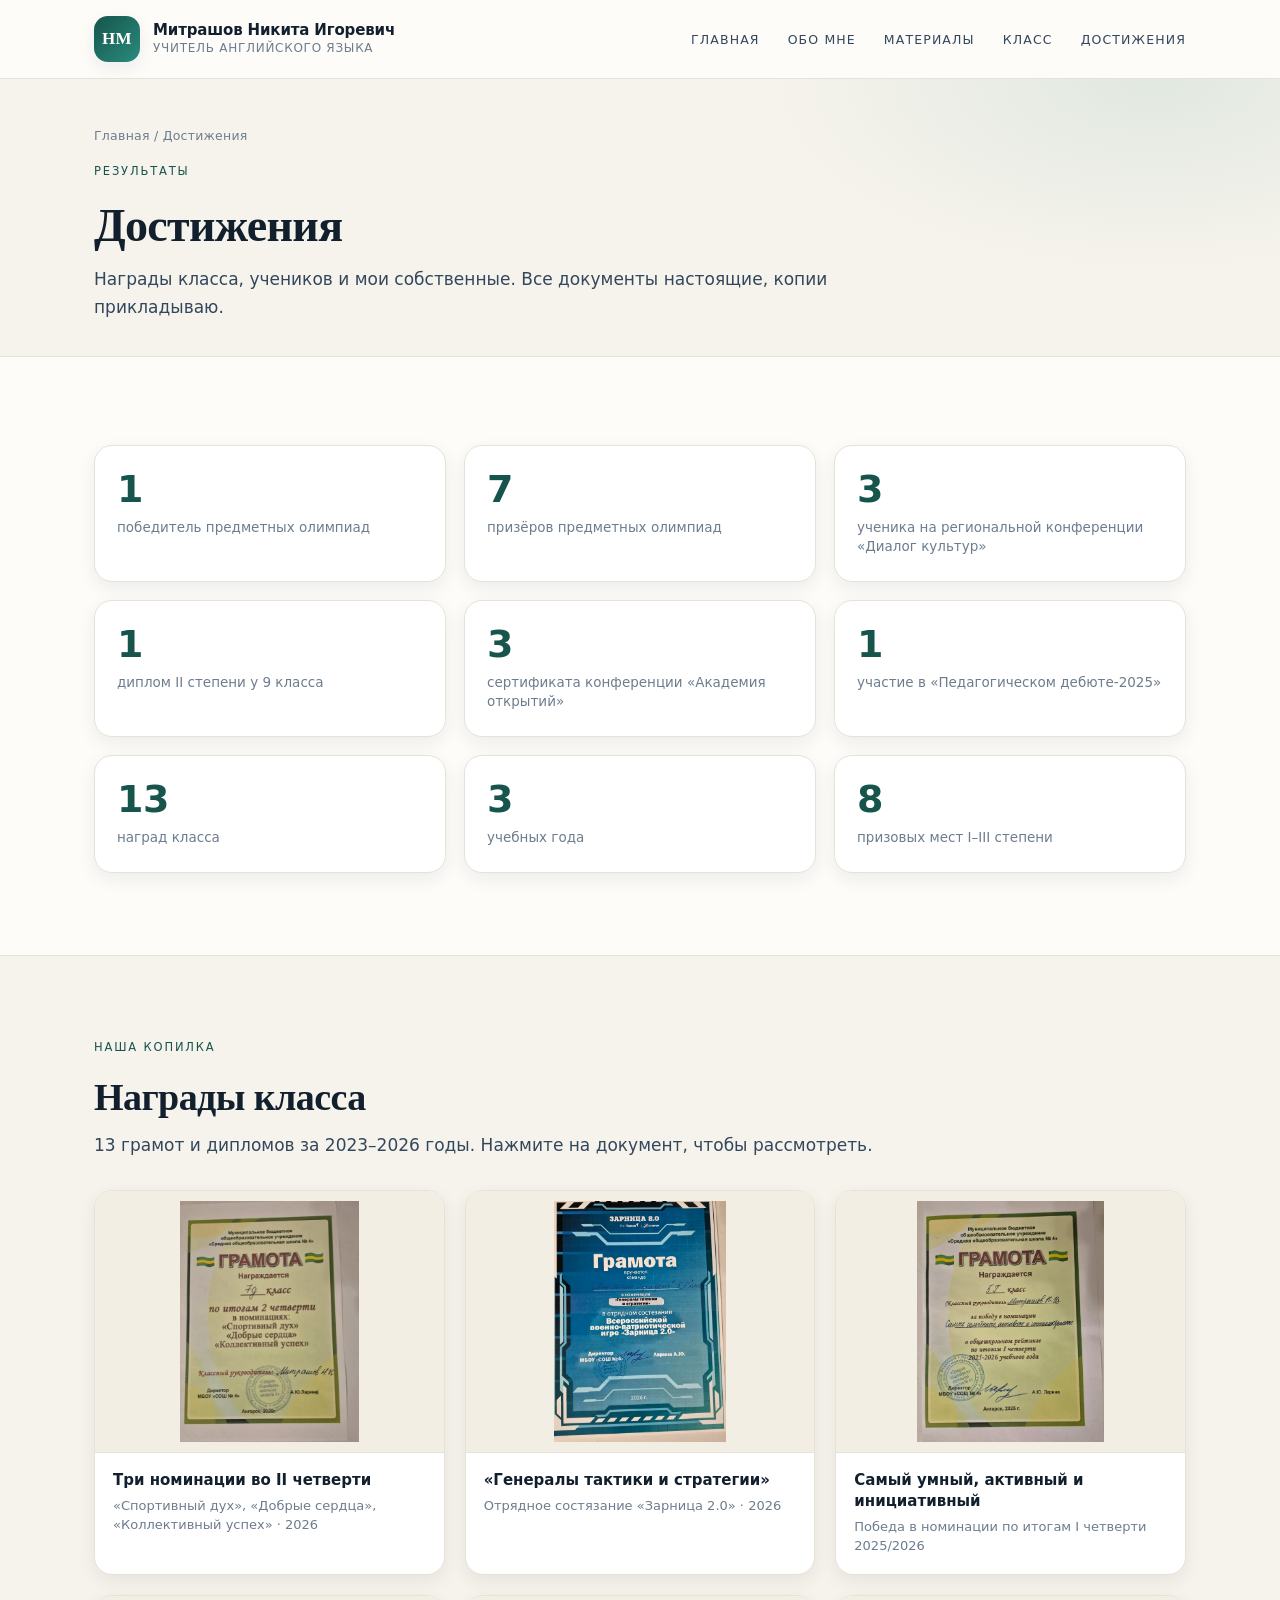
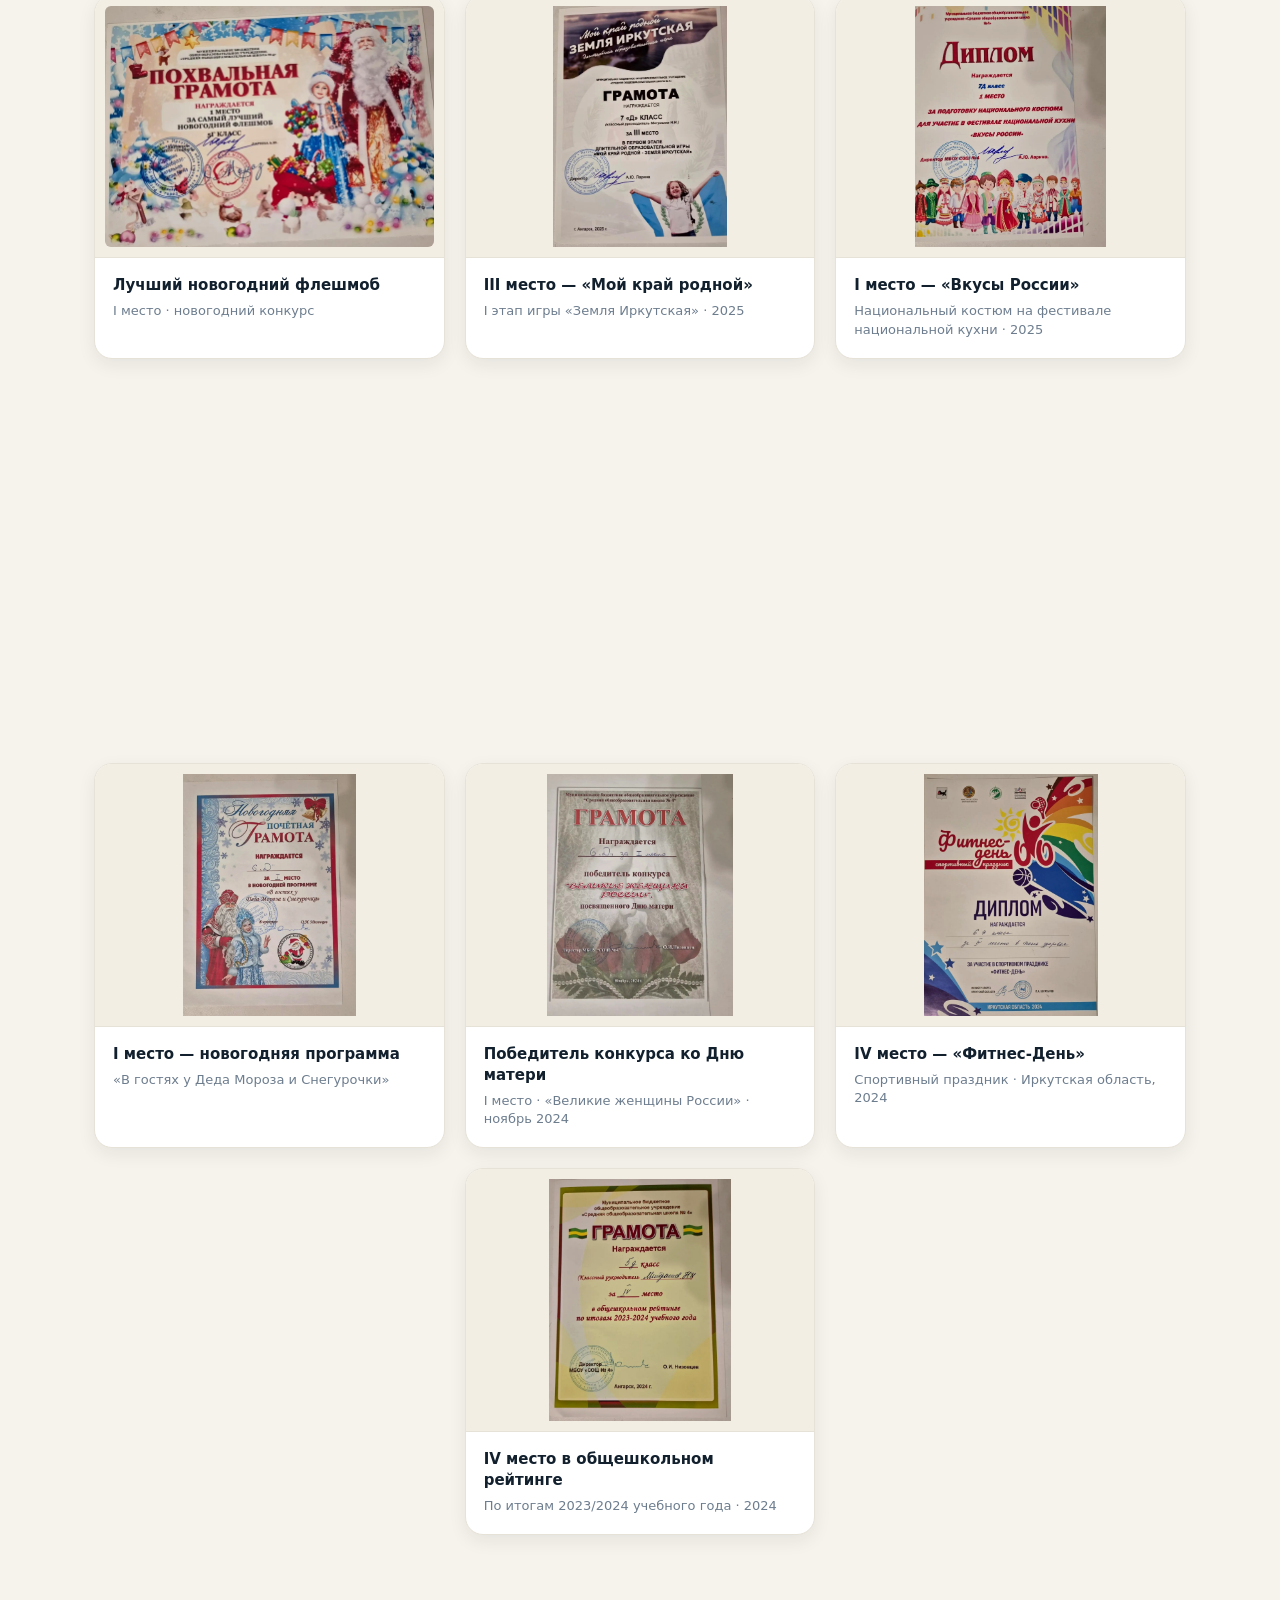
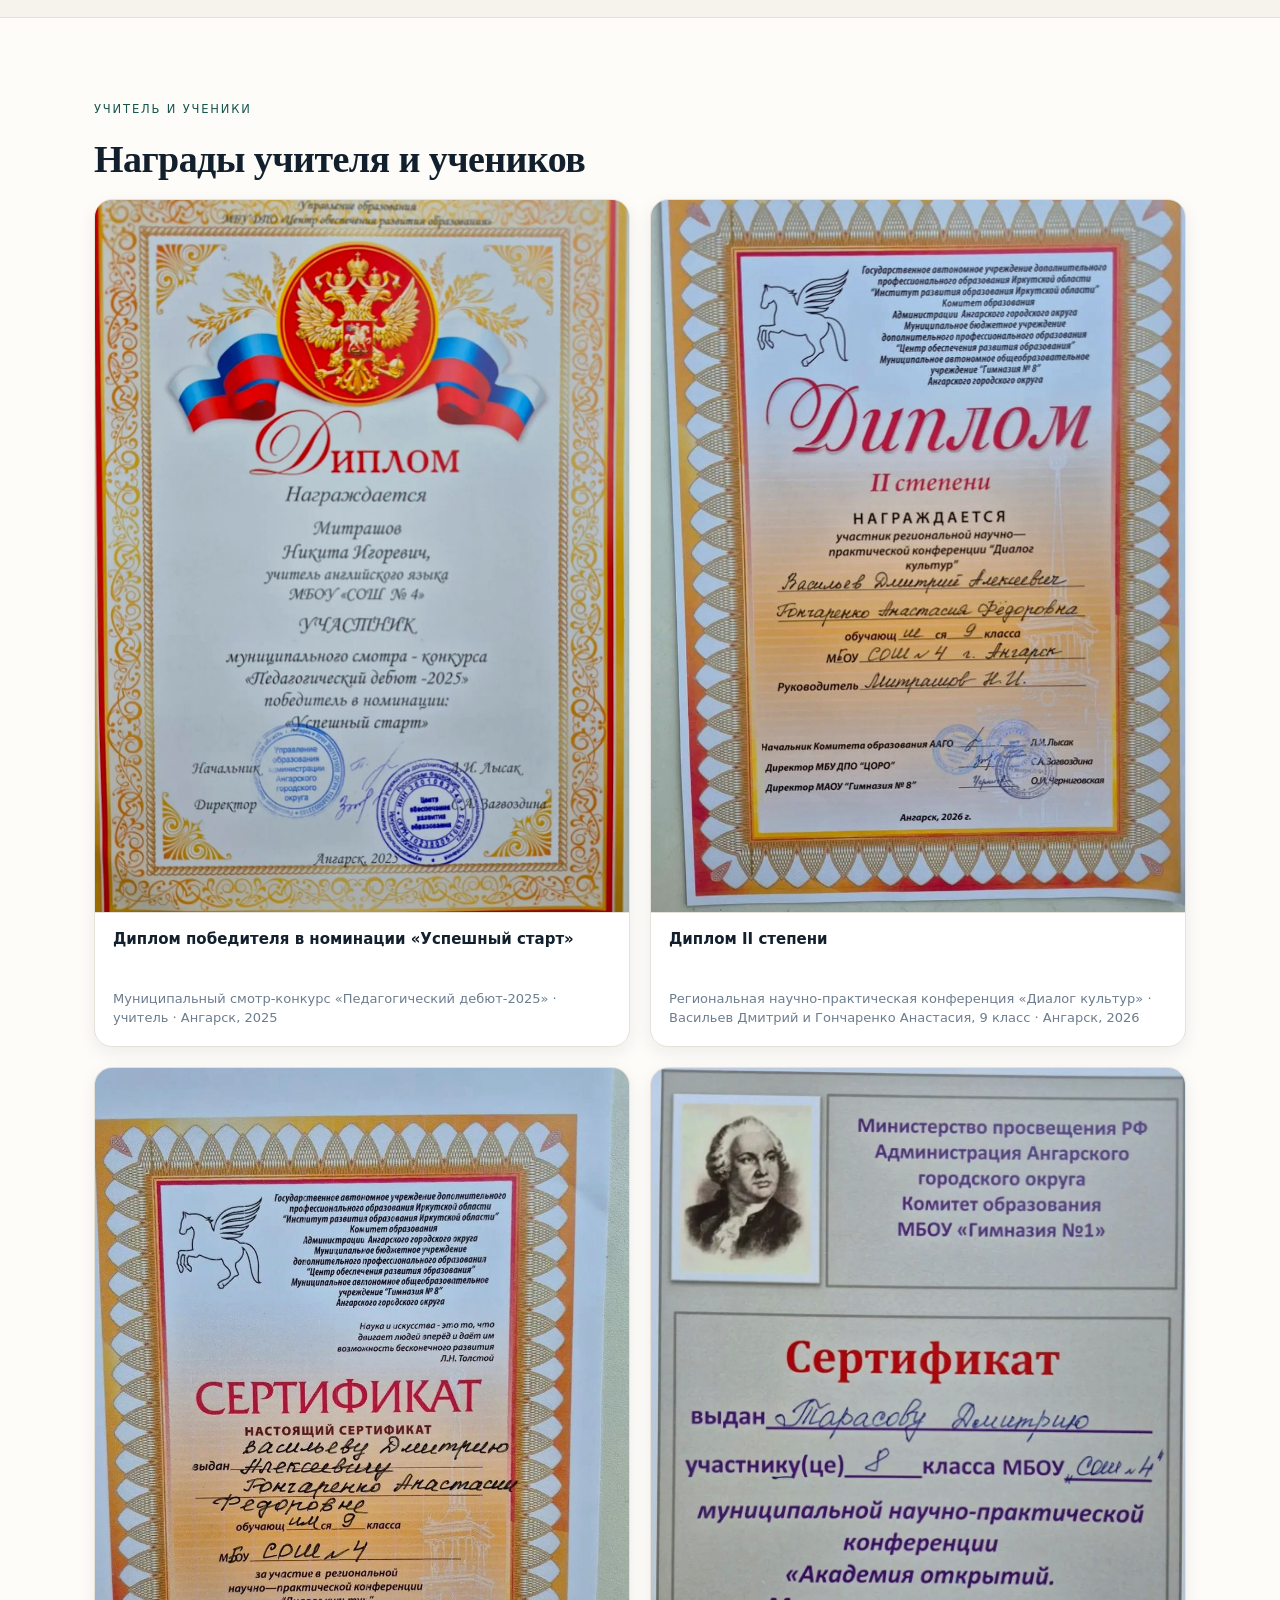
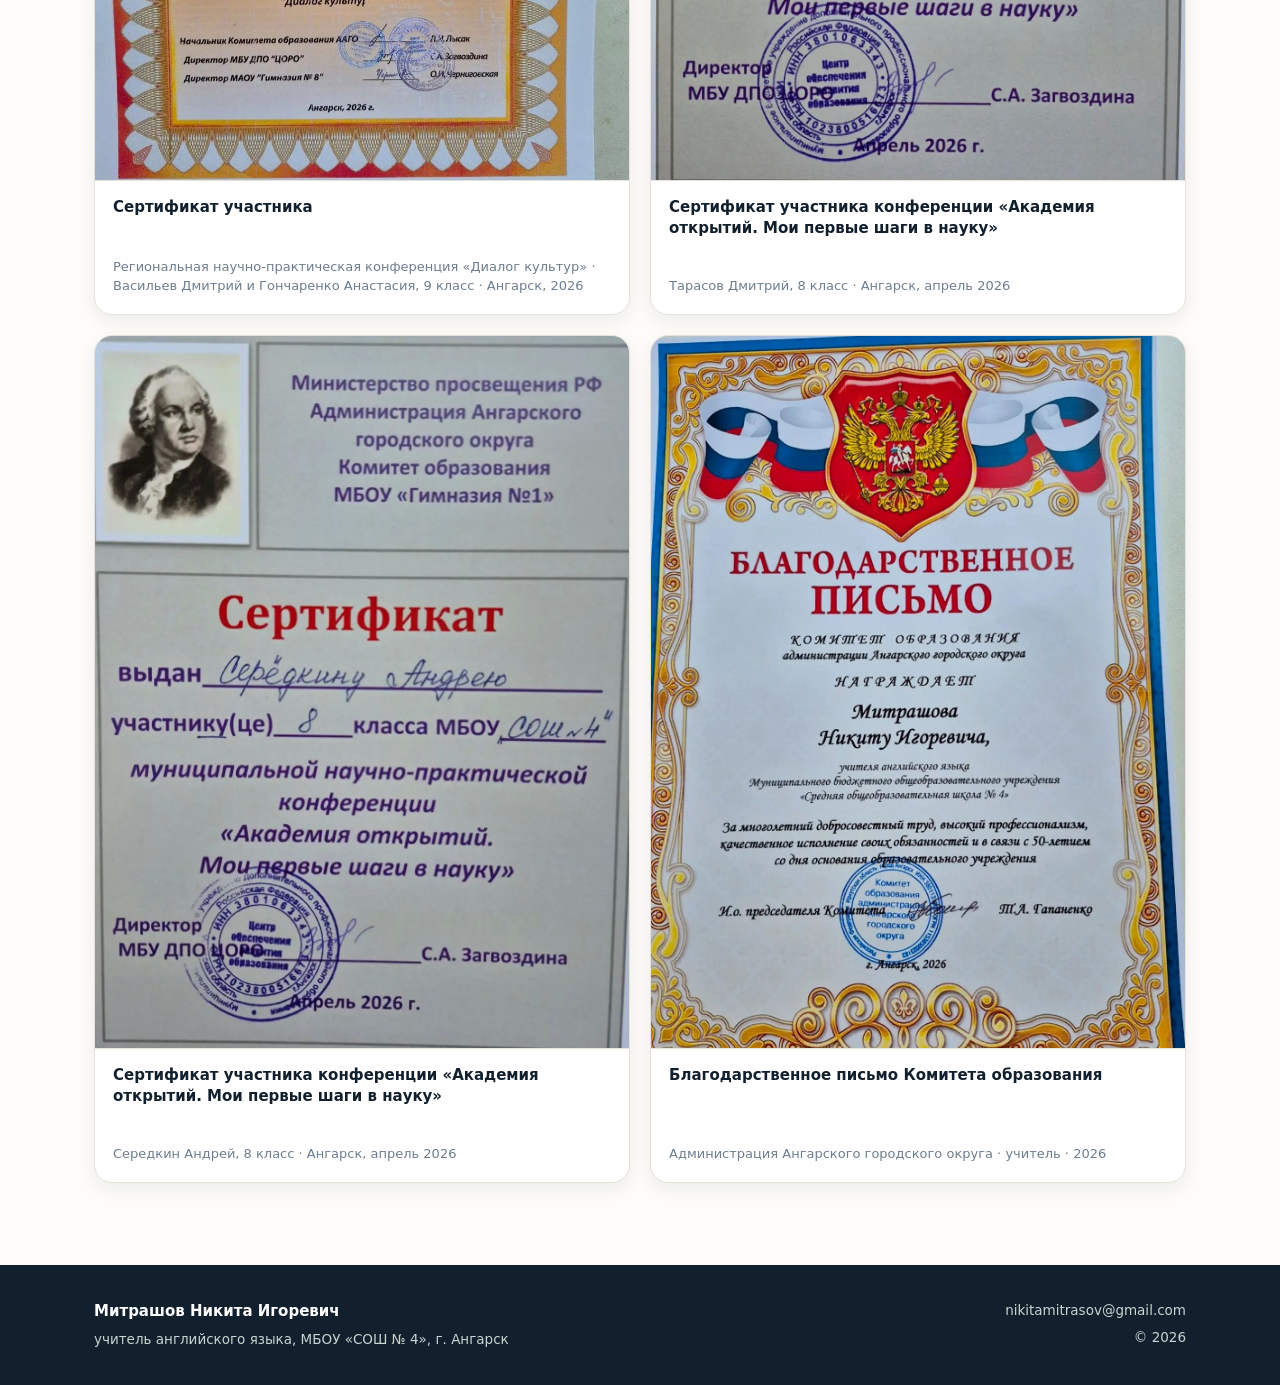
==== commit d42b684f: "Достижения: 13 наград класса, фотографии и подписи" ====
--- a/achievements.html
+++ b/achievements.html
@@ -52,7 +52,7 @@
         <div class="stat"><b>3</b><span>сертификата конференции «Академия открытий»</span></div>
         <div class="stat"><b>1</b><span>участие в «Педагогическом дебюте-2025»</span></div>
         <div class="stat"><b>13</b><span>наград класса</span></div>
-        <div class="stat"><b>4</b><span>класса: 5 «Г», 6 «Д», 7 «Д», 7 «А»</span></div>
+        <div class="stat"><b>3</b><span>учебных года</span></div>
         <div class="stat"><b>8</b><span>призовых мест I–III степени</span></div>
       </div>
     </div>
@@ -62,155 +62,134 @@
     <div class="wrap">
       <p class="eyebrow">Наша копилка</p>
       <h2>Награды класса</h2>
-      <p class="section__lead">13 грамот и дипломов за 2023–2026 годы. 5 «Г», 6 «Д», 7 «Д» и 7 «А» — классы, с которыми я работал классным руководителем и учителем. Нажмите на документ, чтобы рассмотреть.</p>
-
-      <div class="tabs" data-tabs="#class-awards-grid">
-        <button type="button" class="tab is-active" data-filter="all">Все</button>
-        <button type="button" class="tab" data-filter="5g">5 «Г»</button>
-        <button type="button" class="tab" data-filter="6d">6 «Д»</button>
-        <button type="button" class="tab" data-filter="7d">7 «Д»</button>
-        <button type="button" class="tab" data-filter="7a">7 «А»</button>
-      </div>
+      <p class="section__lead">13 грамот и дипломов за 2023–2026 годы. Нажмите на документ, чтобы рассмотреть.</p>
 
       <div class="awards" id="class-awards-grid">
-        <figure class="doc award" data-cat="7d">
-          <div class="doc__shot">
-            <img src="assets/photos/class-01.jpg" alt="Грамота 7 «Д» класса с тремя номинациями во второй четверти, 2026">
-          </div>
-          <figcaption>
-            <span class="award__class">7 «Д»</span>
+        <figure class="doc award">
+          <div class="doc__shot">
+            <img src="assets/photos/class-01.jpg" alt="Грамота с тремя номинациями во второй четверти, 2026">
+          </div>
+          <figcaption>
             <b>Три номинации во II четверти</b>
             <span>«Спортивный дух», «Добрые сердца», «Коллективный успех» · 2026</span>
           </figcaption>
         </figure>
 
-        <figure class="doc award" data-cat="5g">
-          <div class="doc__shot">
-            <img src="assets/photos/class-02.jpg" alt="Грамота команды 5 «Г» класса в номинации «Генералы тактики и стратегии», игра «Зарница 2.0»">
-          </div>
-          <figcaption>
-            <span class="award__class">5 «Г»</span>
+        <figure class="doc award">
+          <div class="doc__shot">
+            <img src="assets/photos/class-02.jpg" alt="Грамота команды в номинации «Генералы тактики и стратегии», игра «Зарница 2.0»">
+          </div>
+          <figcaption>
             <b>«Генералы тактики и стратегии»</b>
             <span>Отрядное состязание «Зарница 2.0» · 2026</span>
           </figcaption>
         </figure>
 
-        <figure class="doc award" data-cat="5g">
-          <div class="doc__shot">
-            <img src="assets/photos/class-03.jpg" alt="Грамота 5 «Г» класса за победу в номинации «Самый умный, активный и инициативный»">
-          </div>
-          <figcaption>
-            <span class="award__class">5 «Г»</span>
+        <figure class="doc award">
+          <div class="doc__shot">
+            <img src="assets/photos/class-03.jpg" alt="Грамота за победу в номинации «Самый умный, активный и инициативный»">
+          </div>
+          <figcaption>
             <b>Самый умный, активный и инициативный</b>
             <span>Победа в номинации по итогам I четверти 2025/2026</span>
           </figcaption>
         </figure>
 
-        <figure class="doc award" data-cat="5g">
-          <div class="doc__shot">
-            <img src="assets/photos/class-04.jpg" alt="Похвальная грамота 5 «Г» класса за лучший новогодний флешмоб">
-          </div>
-          <figcaption>
-            <span class="award__class">5 «Г»</span>
+        <figure class="doc award">
+          <div class="doc__shot">
+            <img src="assets/photos/class-04.jpg" alt="Похвальная грамота за лучший новогодний флешмоб">
+          </div>
+          <figcaption>
             <b>Лучший новогодний флешмоб</b>
             <span>I место · новогодний конкурс</span>
           </figcaption>
         </figure>
 
-        <figure class="doc award" data-cat="7d">
-          <div class="doc__shot">
-            <img src="assets/photos/class-05.jpg" alt="Грамота 7 «Д» класса за третье место в игре «Мой край родной — земля Иркутская»">
-          </div>
-          <figcaption>
-            <span class="award__class">7 «Д»</span>
+        <figure class="doc award">
+          <div class="doc__shot">
+            <img src="assets/photos/class-05.jpg" alt="Грамота за третье место в игре «Мой край родной — земля Иркутская»">
+          </div>
+          <figcaption>
             <b>III место — «Мой край родной»</b>
             <span>I этап игры «Земля Иркутская» · 2025</span>
           </figcaption>
         </figure>
 
-        <figure class="doc award" data-cat="7a">
-          <div class="doc__shot">
-            <img src="assets/photos/class-06.jpg" alt="Диплом 7 «А» класса за первое место в фестивале «Вкусы России»">
-          </div>
-          <figcaption>
-            <span class="award__class">7 «А»</span>
+        <figure class="doc award">
+          <div class="doc__shot">
+            <img src="assets/photos/class-06.jpg" alt="Диплом за первое место в фестивале «Вкусы России»">
+          </div>
+          <figcaption>
             <b>I место — «Вкусы России»</b>
             <span>Национальный костюм на фестивале национальной кухни · 2025</span>
           </figcaption>
         </figure>
 
-        <figure class="doc award" data-cat="5g">
-          <div class="doc__shot">
-            <img src="assets/photos/class-07.jpg" alt="Диплом команды 5 «Г» класса за третье место в игре «Что? Где? Когда?»">
-          </div>
-          <figcaption>
-            <span class="award__class">5 «Г»</span>
+        <figure class="doc award">
+          <div class="doc__shot">
+            <img src="assets/photos/class-07.jpg" alt="Диплом команды за третье место в игре «Что? Где? Когда?»">
+          </div>
+          <figcaption>
             <b>III место — «Что? Где? Когда?»</b>
             <span>Образовательный модуль «Мой Ангарск» · 2025</span>
           </figcaption>
         </figure>
 
-        <figure class="doc award" data-cat="5g">
-          <div class="doc__shot">
-            <img src="assets/photos/class-08.jpg" alt="Диплом 5 «Г» класса за второе место в соревнованиях «Весёлые старты»">
-          </div>
-          <figcaption>
-            <span class="award__class">5 «Г»</span>
+        <figure class="doc award">
+          <div class="doc__shot">
+            <img src="assets/photos/class-08.jpg" alt="Диплом за второе место в соревнованиях «Весёлые старты»">
+          </div>
+          <figcaption>
             <b>II место — «Весёлые старты»</b>
             <span>Спортивные соревнования · 2025</span>
           </figcaption>
         </figure>
 
-        <figure class="doc award" data-cat="6d">
-          <div class="doc__shot">
-            <img src="assets/photos/class-09.jpg" alt="Грамота 6 «Д» класса за второе место в общешкольном рейтинге">
-          </div>
-          <figcaption>
-            <span class="award__class">6 «Д»</span>
+        <figure class="doc award">
+          <div class="doc__shot">
+            <img src="assets/photos/class-09.jpg" alt="Грамота за второе место в общешкольном рейтинге">
+          </div>
+          <figcaption>
             <b>II место в общешкольном рейтинге</b>
             <span>По итогам II четверти · 2025</span>
           </figcaption>
         </figure>
 
-        <figure class="doc award" data-cat="6d">
-          <div class="doc__shot">
-            <img src="assets/photos/class-10.jpg" alt="Новогодняя почётная грамота 6 «Д» класса за первое место">
-          </div>
-          <figcaption>
-            <span class="award__class">6 «Д»</span>
+        <figure class="doc award">
+          <div class="doc__shot">
+            <img src="assets/photos/class-10.jpg" alt="Новогодняя почётная грамота за первое место">
+          </div>
+          <figcaption>
             <b>I место — новогодняя программа</b>
             <span>«В гостях у Деда Мороза и Снегурочки»</span>
           </figcaption>
         </figure>
 
-        <figure class="doc award" data-cat="6d">
-          <div class="doc__shot">
-            <img src="assets/photos/class-11.jpg" alt="Грамота 6 «Д» класса за победу в конкурсе «Великие женщины России»">
-          </div>
-          <figcaption>
-            <span class="award__class">6 «Д»</span>
+        <figure class="doc award">
+          <div class="doc__shot">
+            <img src="assets/photos/class-11.jpg" alt="Грамота за победу в конкурсе «Великие женщины России»">
+          </div>
+          <figcaption>
             <b>Победитель конкурса ко Дню матери</b>
             <span>I место · «Великие женщины России» · ноябрь 2024</span>
           </figcaption>
         </figure>
 
-        <figure class="doc award" data-cat="6d">
-          <div class="doc__shot">
-            <img src="assets/photos/class-12.jpg" alt="Диплом 6 «Д» класса за четвёртое место в спортивном празднике «Фитнес-День»">
-          </div>
-          <figcaption>
-            <span class="award__class">6 «Д»</span>
+        <figure class="doc award">
+          <div class="doc__shot">
+            <img src="assets/photos/class-12.jpg" alt="Диплом за четвёртое место в спортивном празднике «Фитнес-День»">
+          </div>
+          <figcaption>
             <b>IV место — «Фитнес-День»</b>
             <span>Спортивный праздник · Иркутская область, 2024</span>
           </figcaption>
         </figure>
 
-        <figure class="doc award" data-cat="5g">
-          <div class="doc__shot">
-            <img src="assets/photos/class-13.jpg" alt="Грамота 5 «Г» класса за четвёртое место в общешкольном рейтинге 2023/2024">
-          </div>
-          <figcaption>
-            <span class="award__class">5 «Г»</span>
+        <figure class="doc award">
+          <div class="doc__shot">
+            <img src="assets/photos/class-13.jpg" alt="Грамота за четвёртое место в общешкольном рейтинге 2023/2024">
+          </div>
+          <figcaption>
             <b>IV место в общешкольном рейтинге</b>
             <span>По итогам 2023/2024 учебного года · 2024</span>
           </figcaption>
--- a/css/style.css
+++ b/css/style.css
@@ -501,10 +501,8 @@
   display: grid;
   grid-template-columns: repeat(3, 1fr);
   gap: 20px;
-  margin-top: 22px;
-}
-
-.award[hidden] { display: none; }
+  margin-top: 10px;
+}
 
 .award .doc__shot {
   aspect-ratio: 4 / 3;
@@ -524,21 +522,6 @@
   flex: 1;
   display: flex;
   flex-direction: column;
-}
-
-.award .award__class {
-  align-self: flex-start;
-  display: inline-block;
-  margin-bottom: 9px;
-  padding: 3px 10px;
-  border-radius: 999px;
-  background: #e9f2ef;
-  color: var(--accent);
-  font-size: 11px;
-  font-weight: 700;
-  letter-spacing: .08em;
-  line-height: 1.5;
-  text-transform: uppercase;
 }
 
 .award figcaption b { margin-top: 1px; }
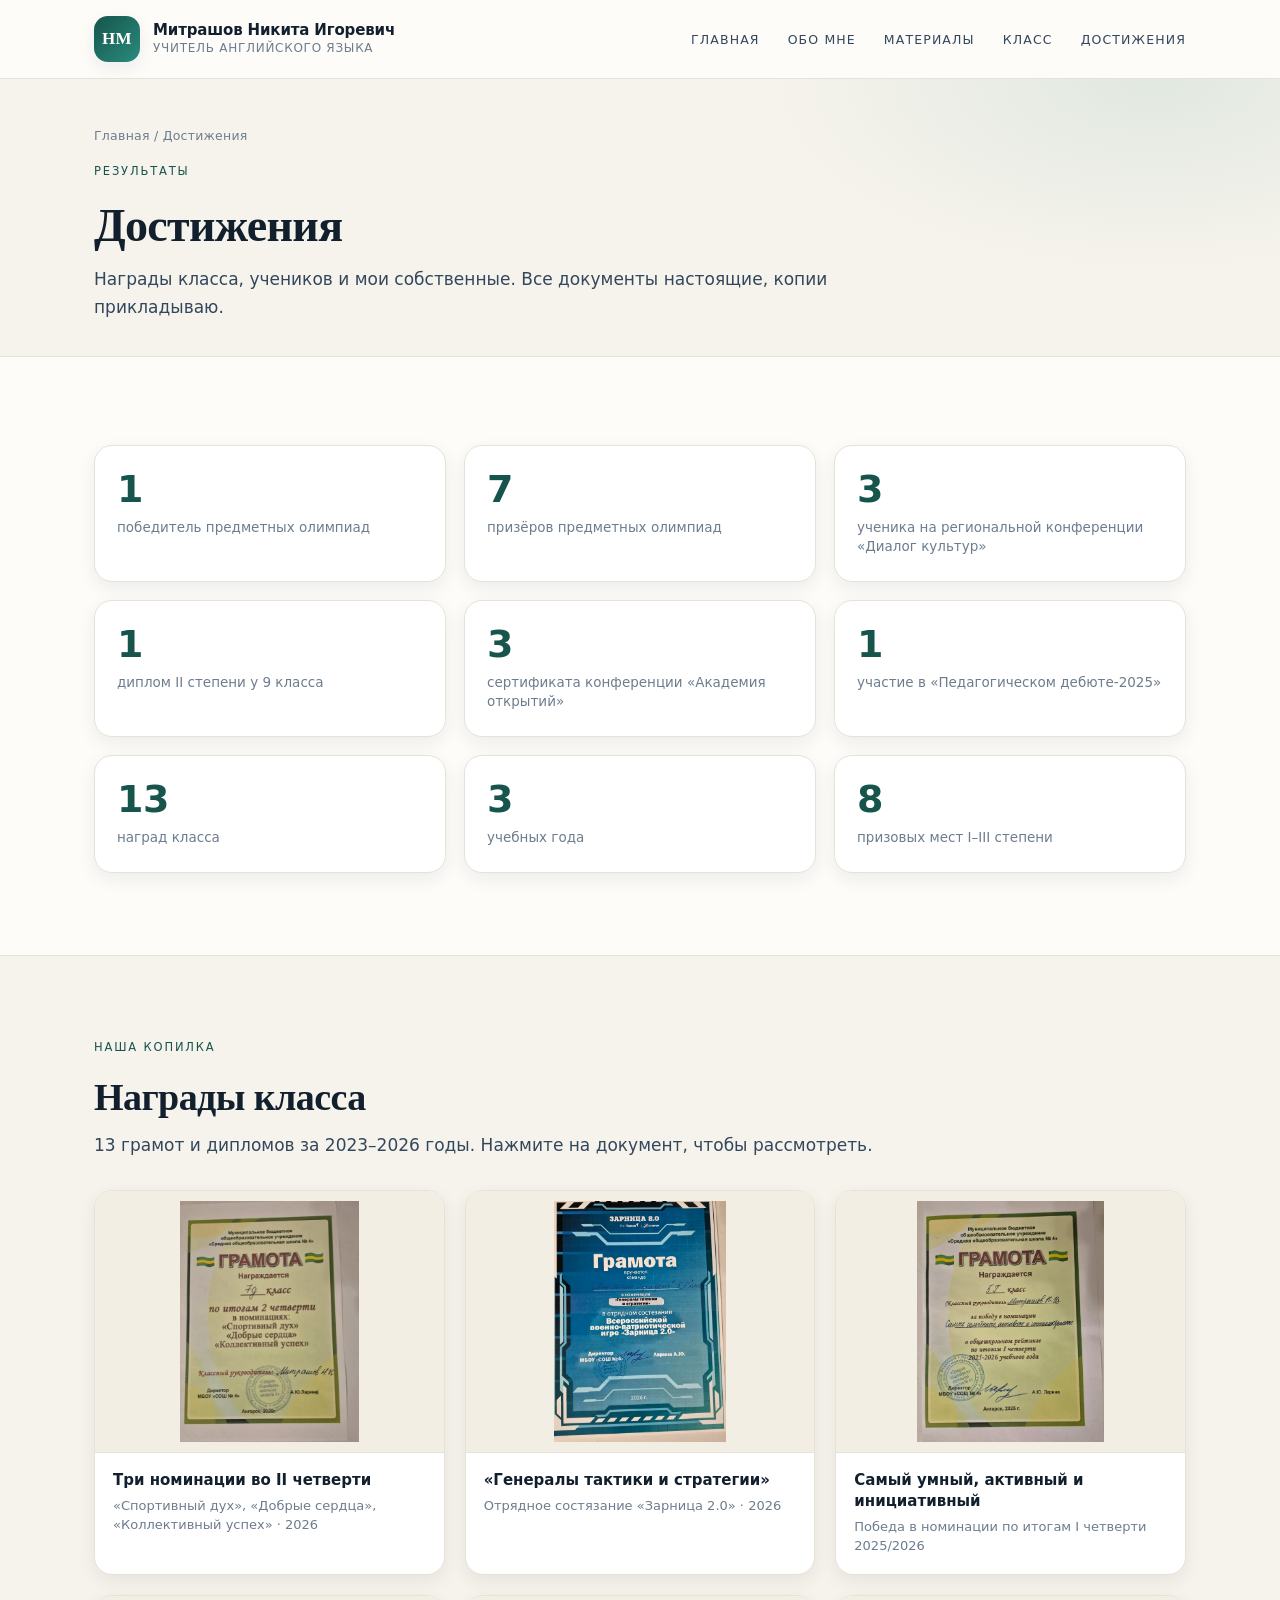
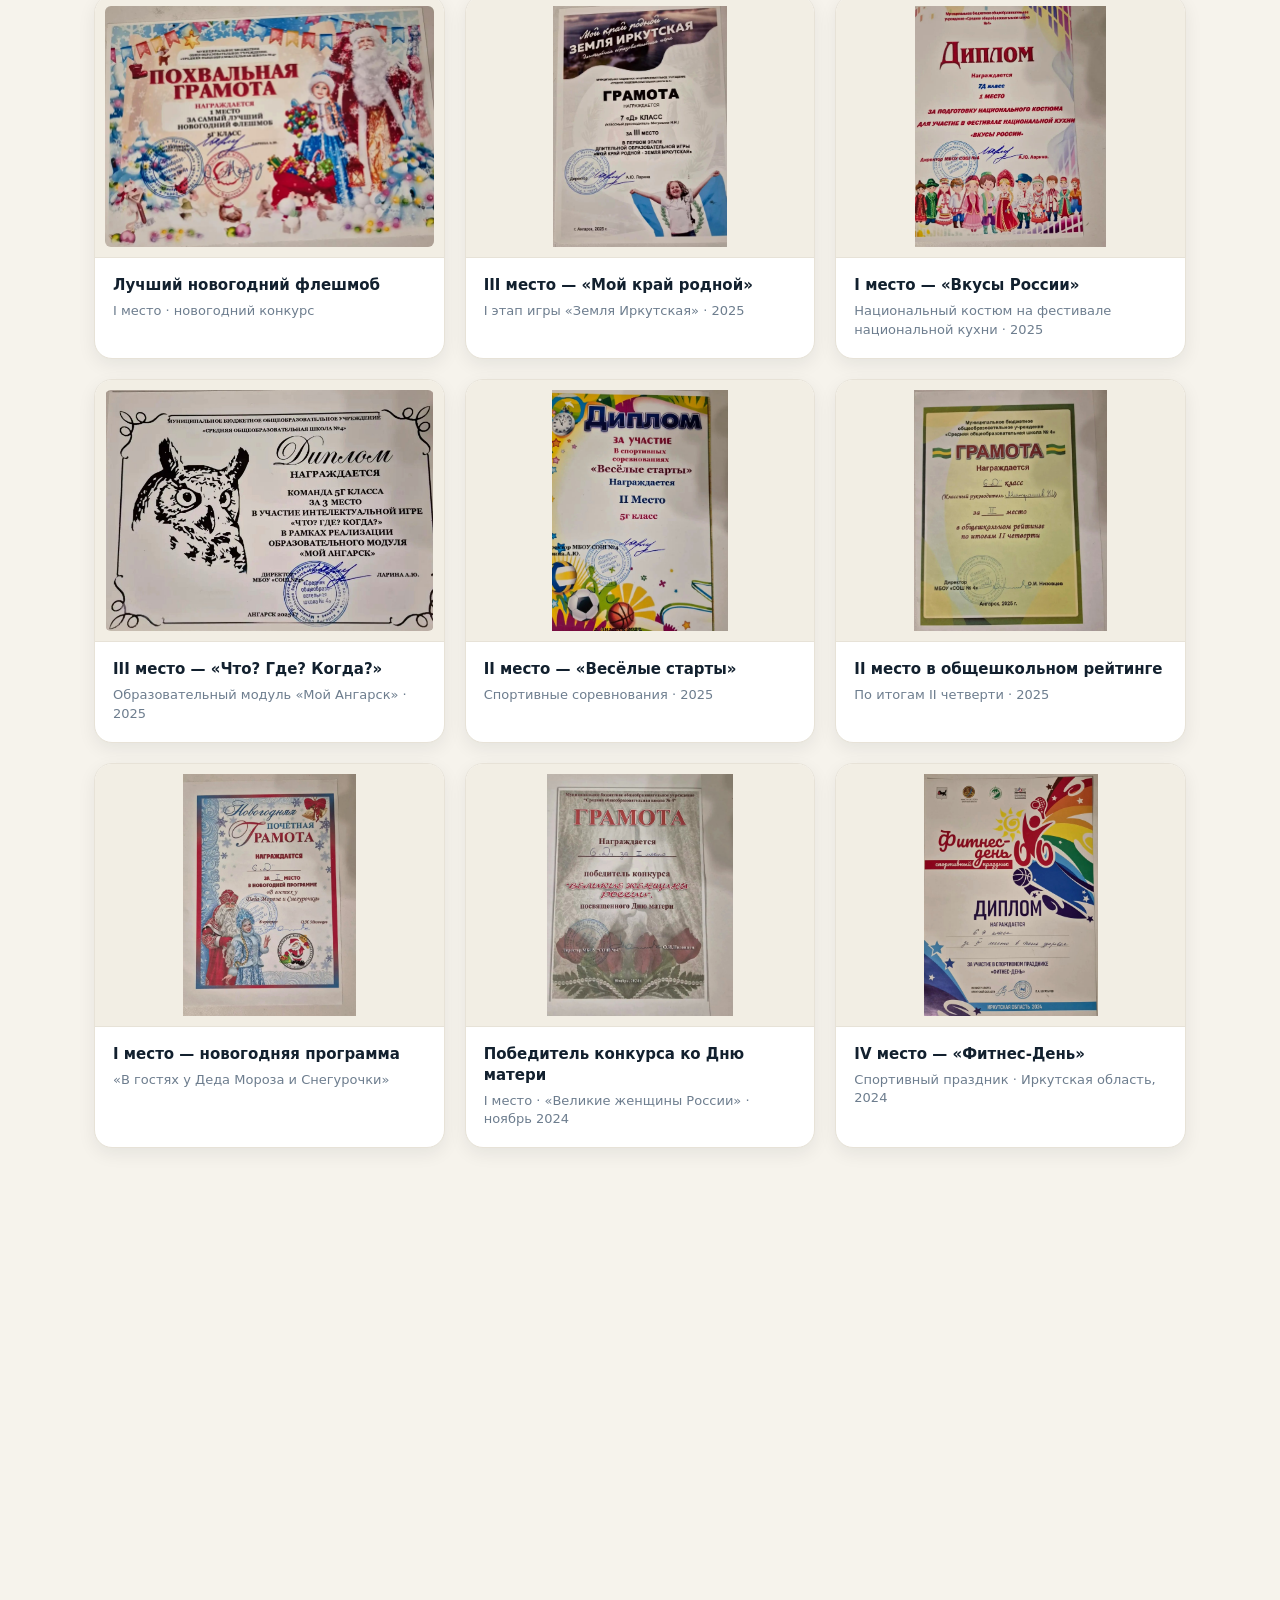
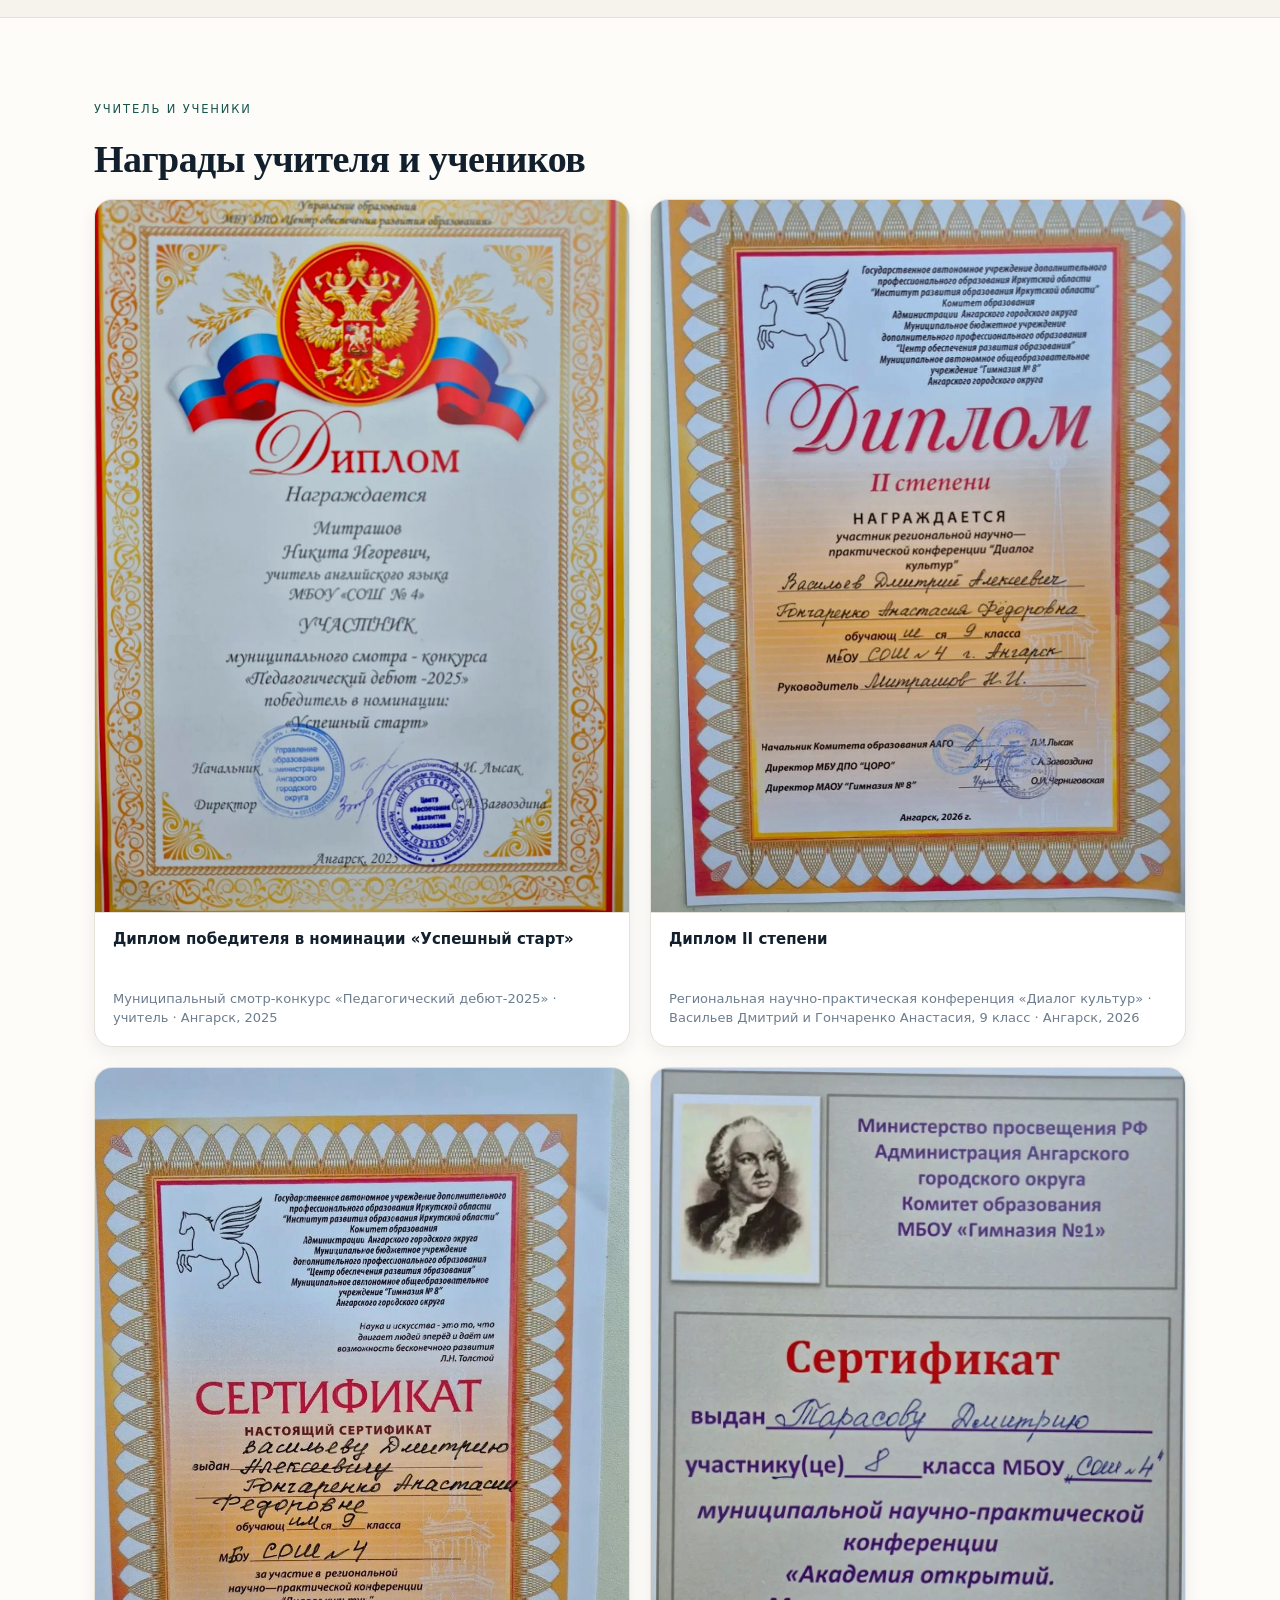
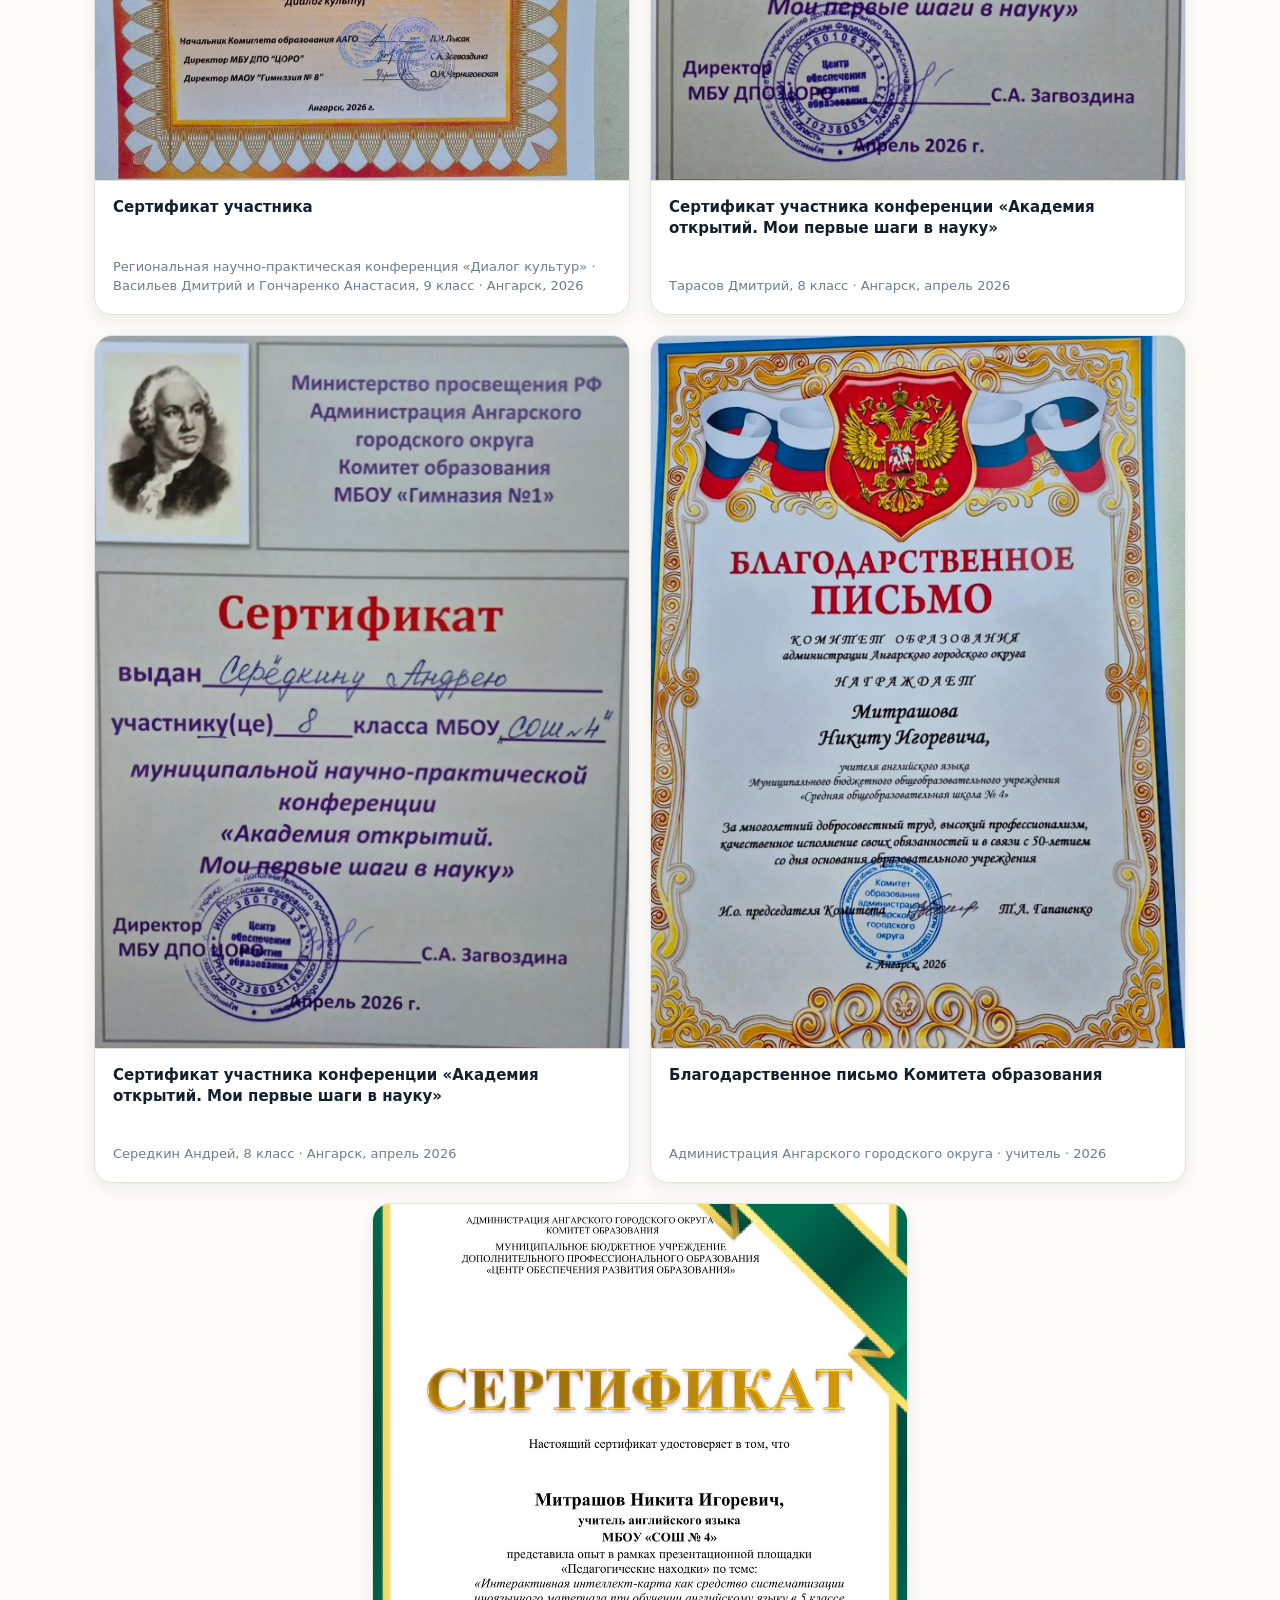
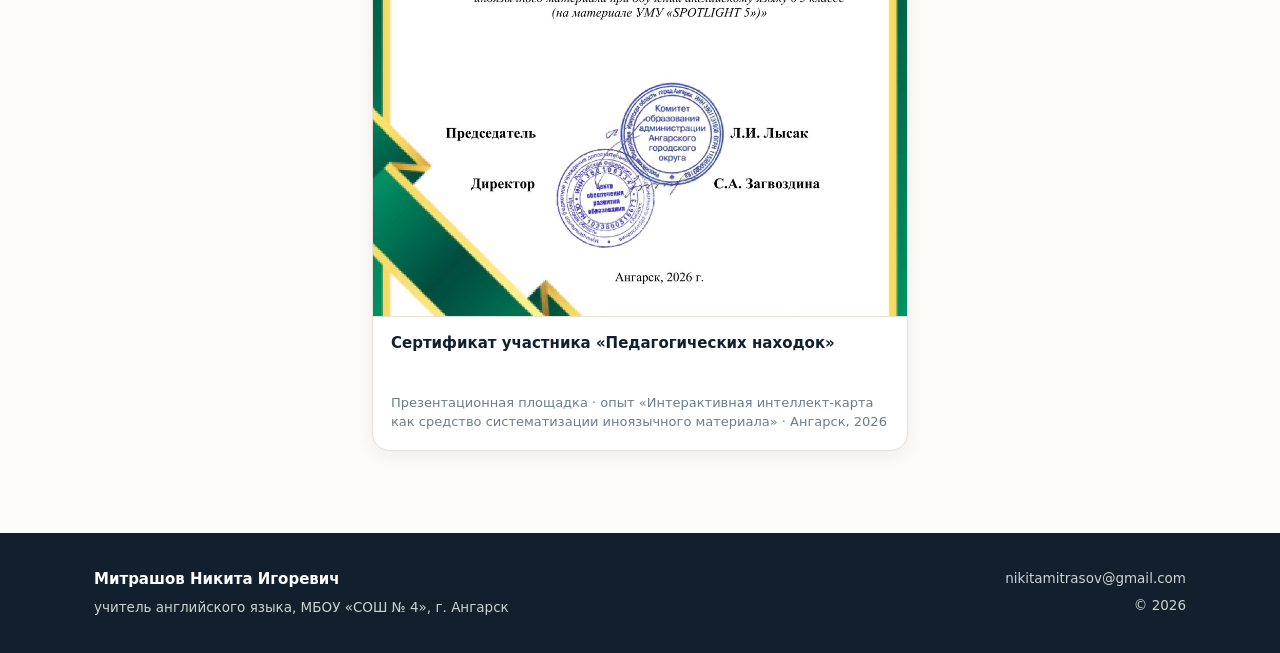
==== commit 32c0e71c: "Достижения: 13 наград класса, фотографии и подписи" ====
--- a/achievements.html
+++ b/achievements.html
@@ -257,6 +257,15 @@
             <span>Администрация Ангарского городского округа · учитель · 2026</span>
           </figcaption>
         </figure>
+        <figure class="doc">
+          <div class="doc__shot">
+            <img src="assets/photos/ach-7.jpg" data-photo="ach-7" alt="Сертификат участника презентационной площадки «Педагогические находки»">
+          </div>
+          <figcaption>
+            <b>Сертификат участника «Педагогических находок»</b>
+            <span>Презентационная площадка · опыт «Интерактивная интеллект-карта как средство систематизации иноязычного материала» · Ангарск, 2026</span>
+          </figcaption>
+        </figure>
       </div>
     </div>
   </section>
--- a/css/style.css
+++ b/css/style.css
@@ -495,6 +495,14 @@
   overflow: hidden;
 }
 .docs--portrait .doc figcaption span { margin-top: auto; }
+
+@media (min-width: 721px) {
+  .docs--portrait > .doc:last-child:nth-child(odd) {
+    grid-column: 1 / -1;
+    width: calc(50% - 10px);
+    justify-self: center;
+  }
+}
 
 /* ---------------------------------------------------------- награды класса */
 .awards {
